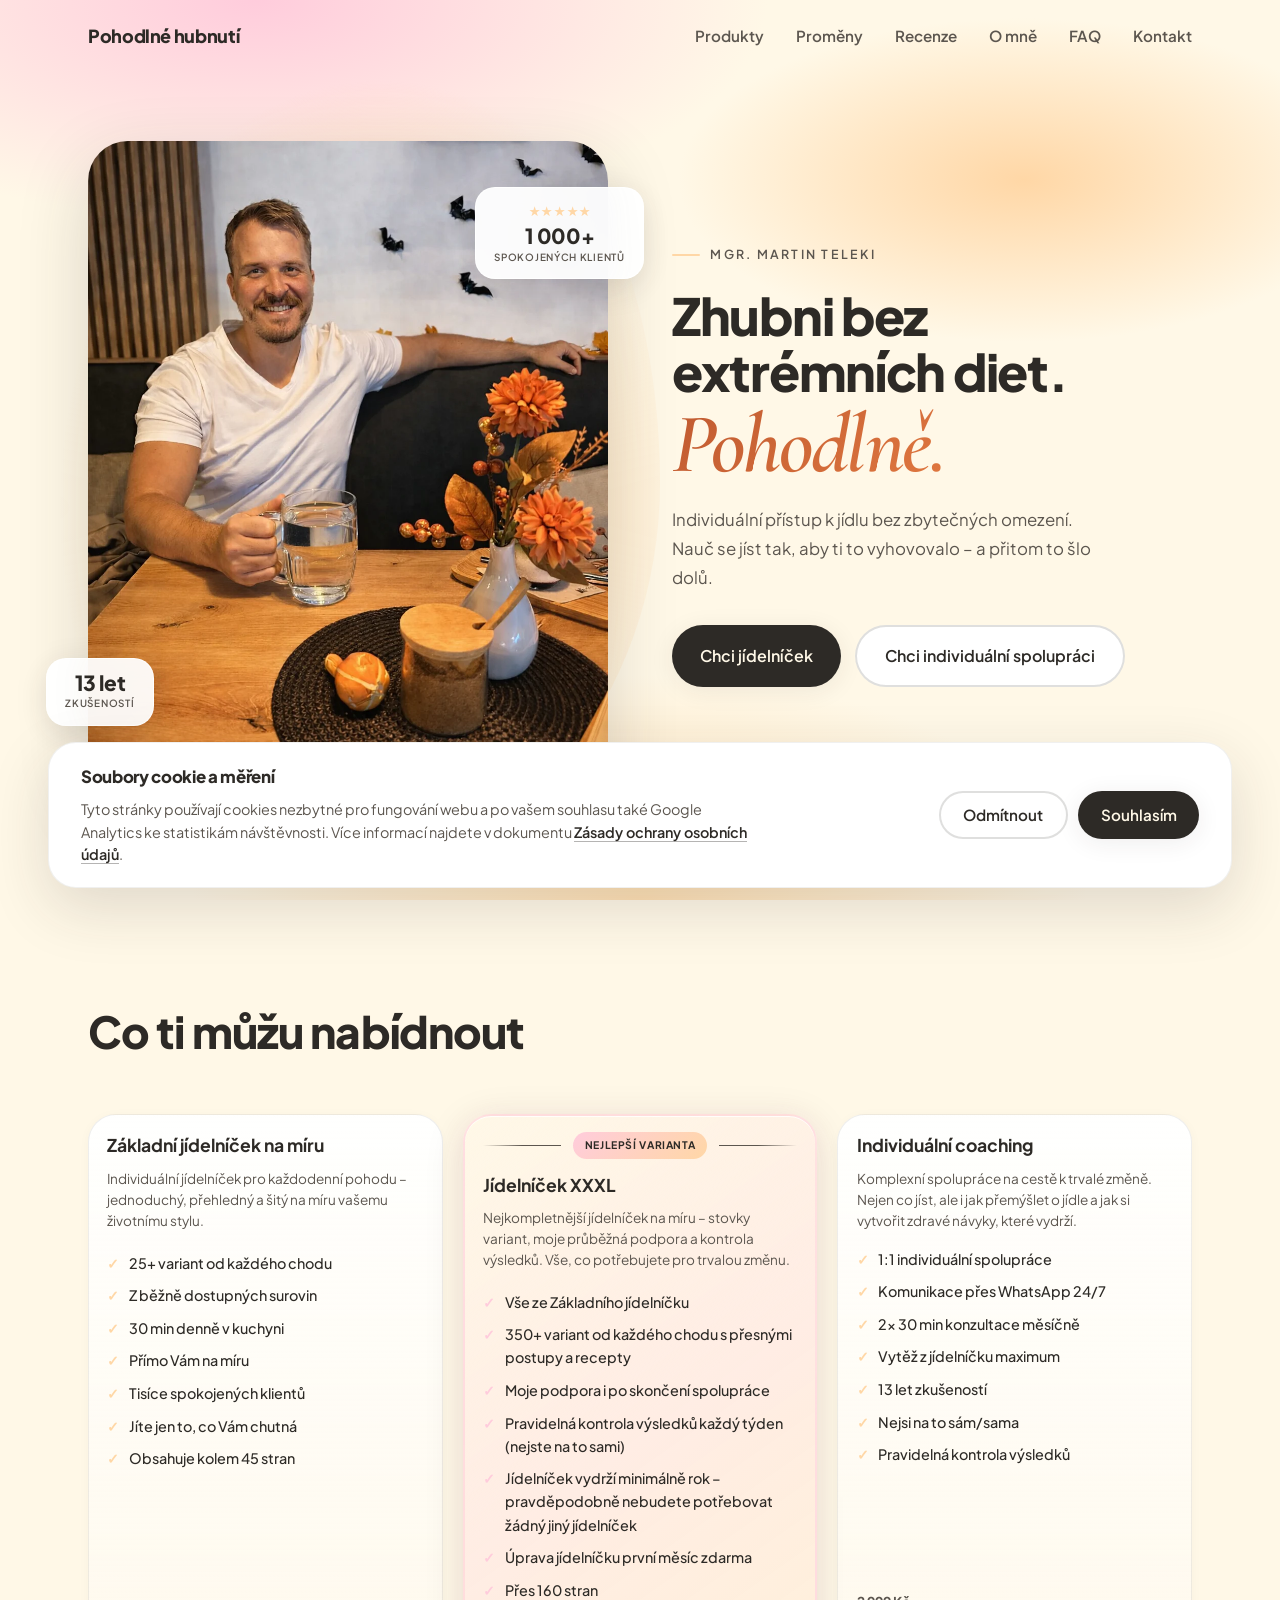
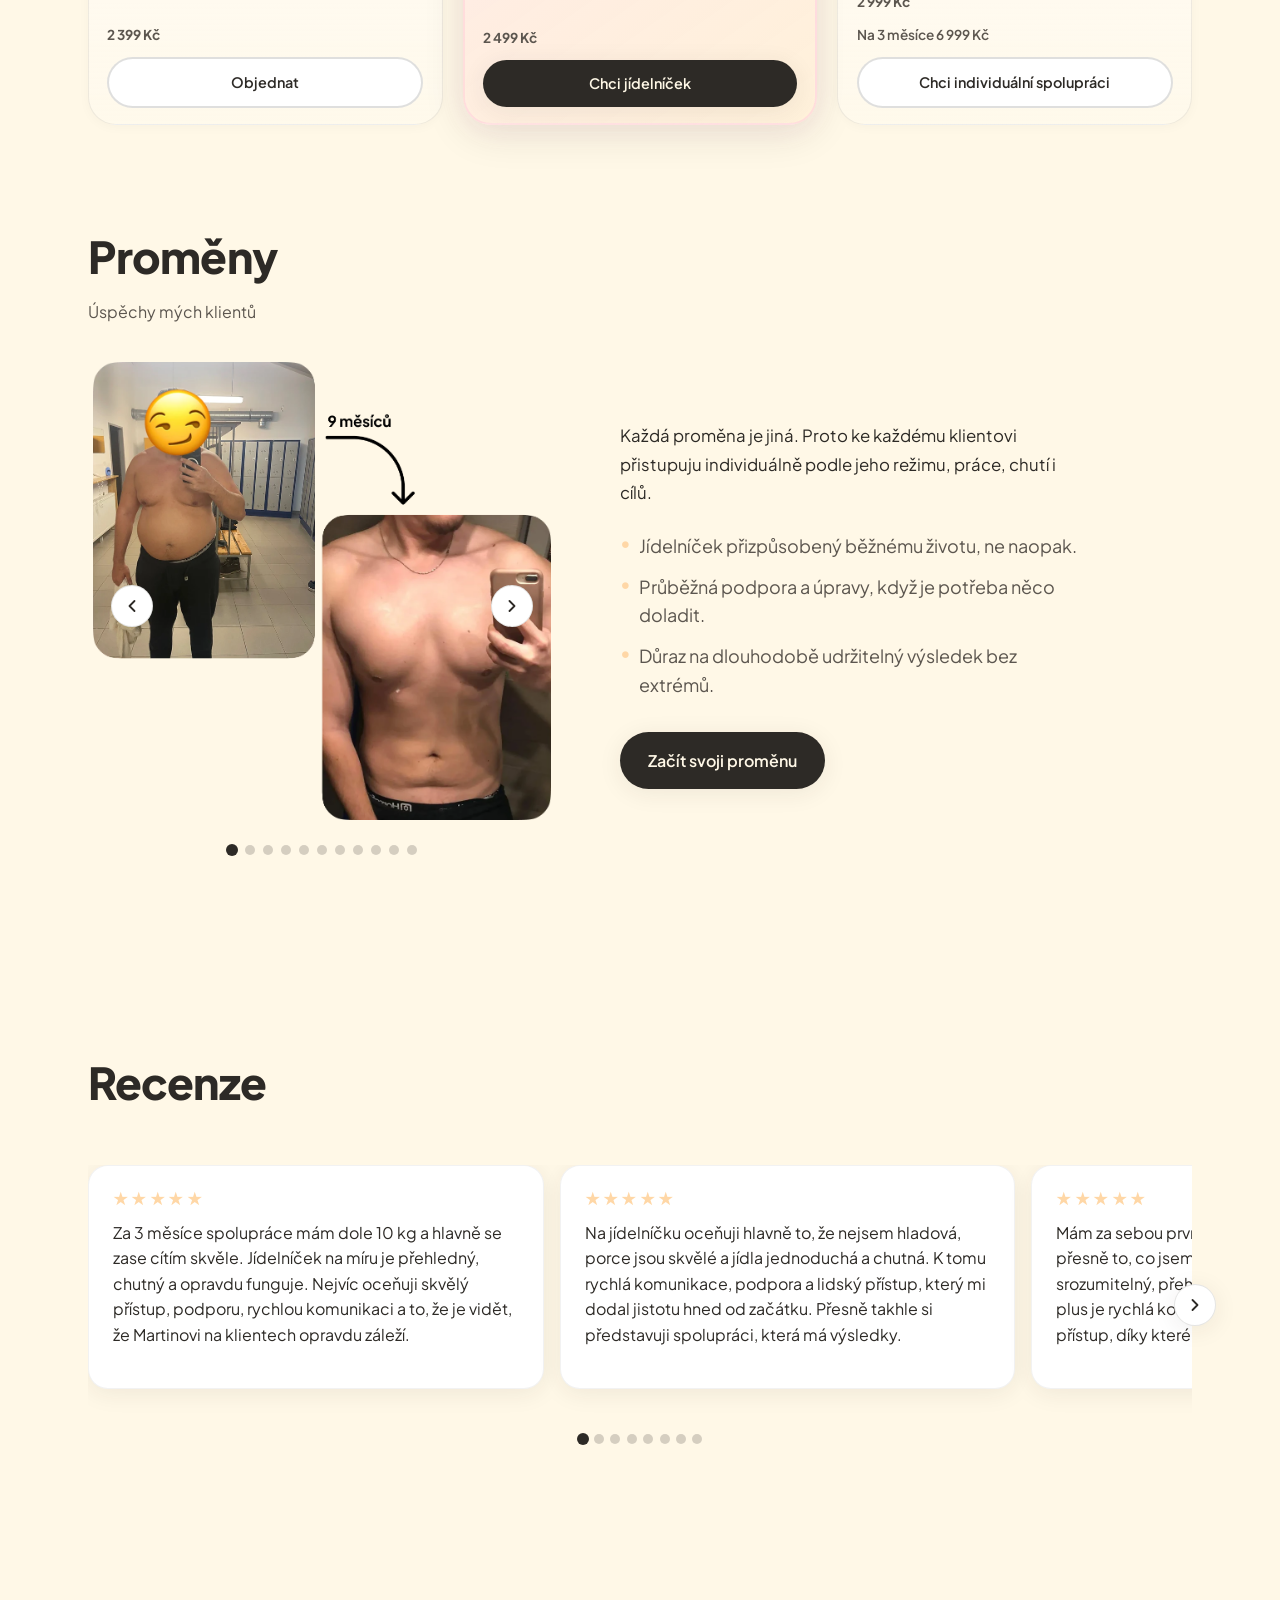
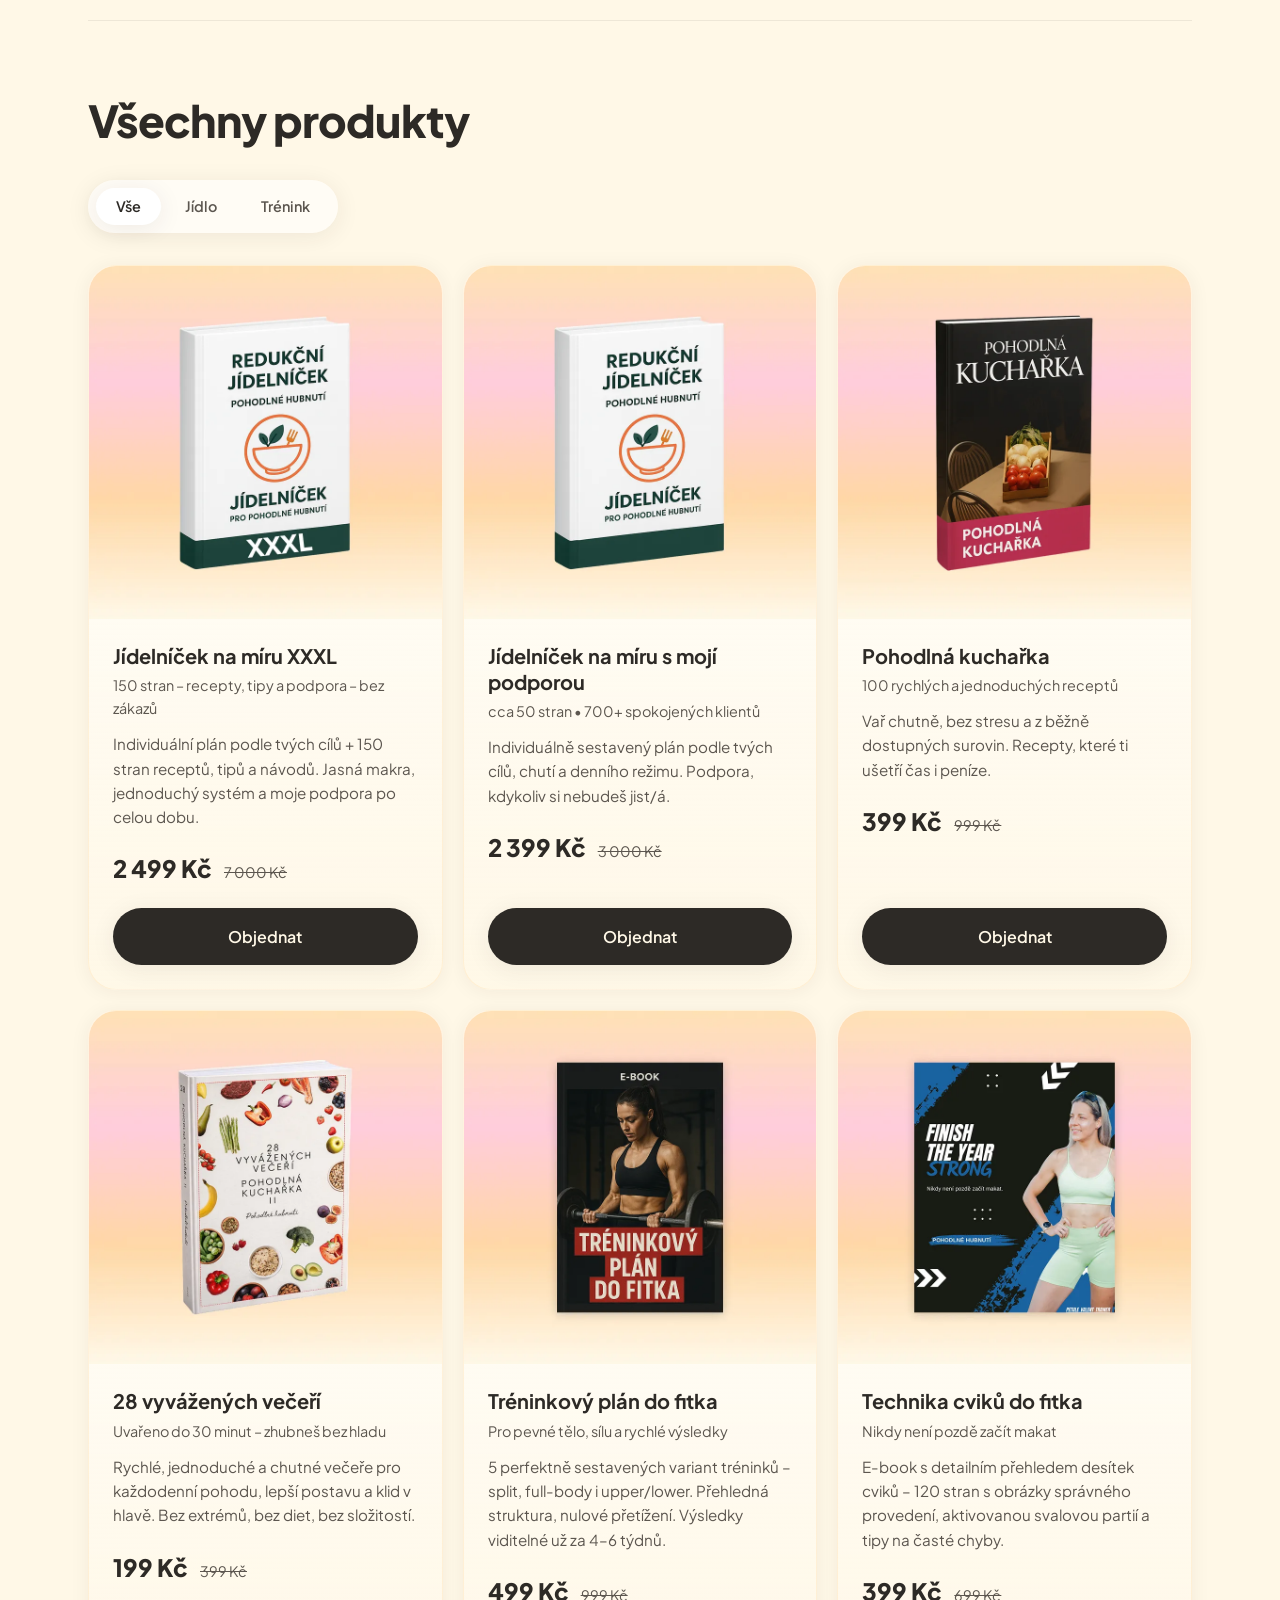
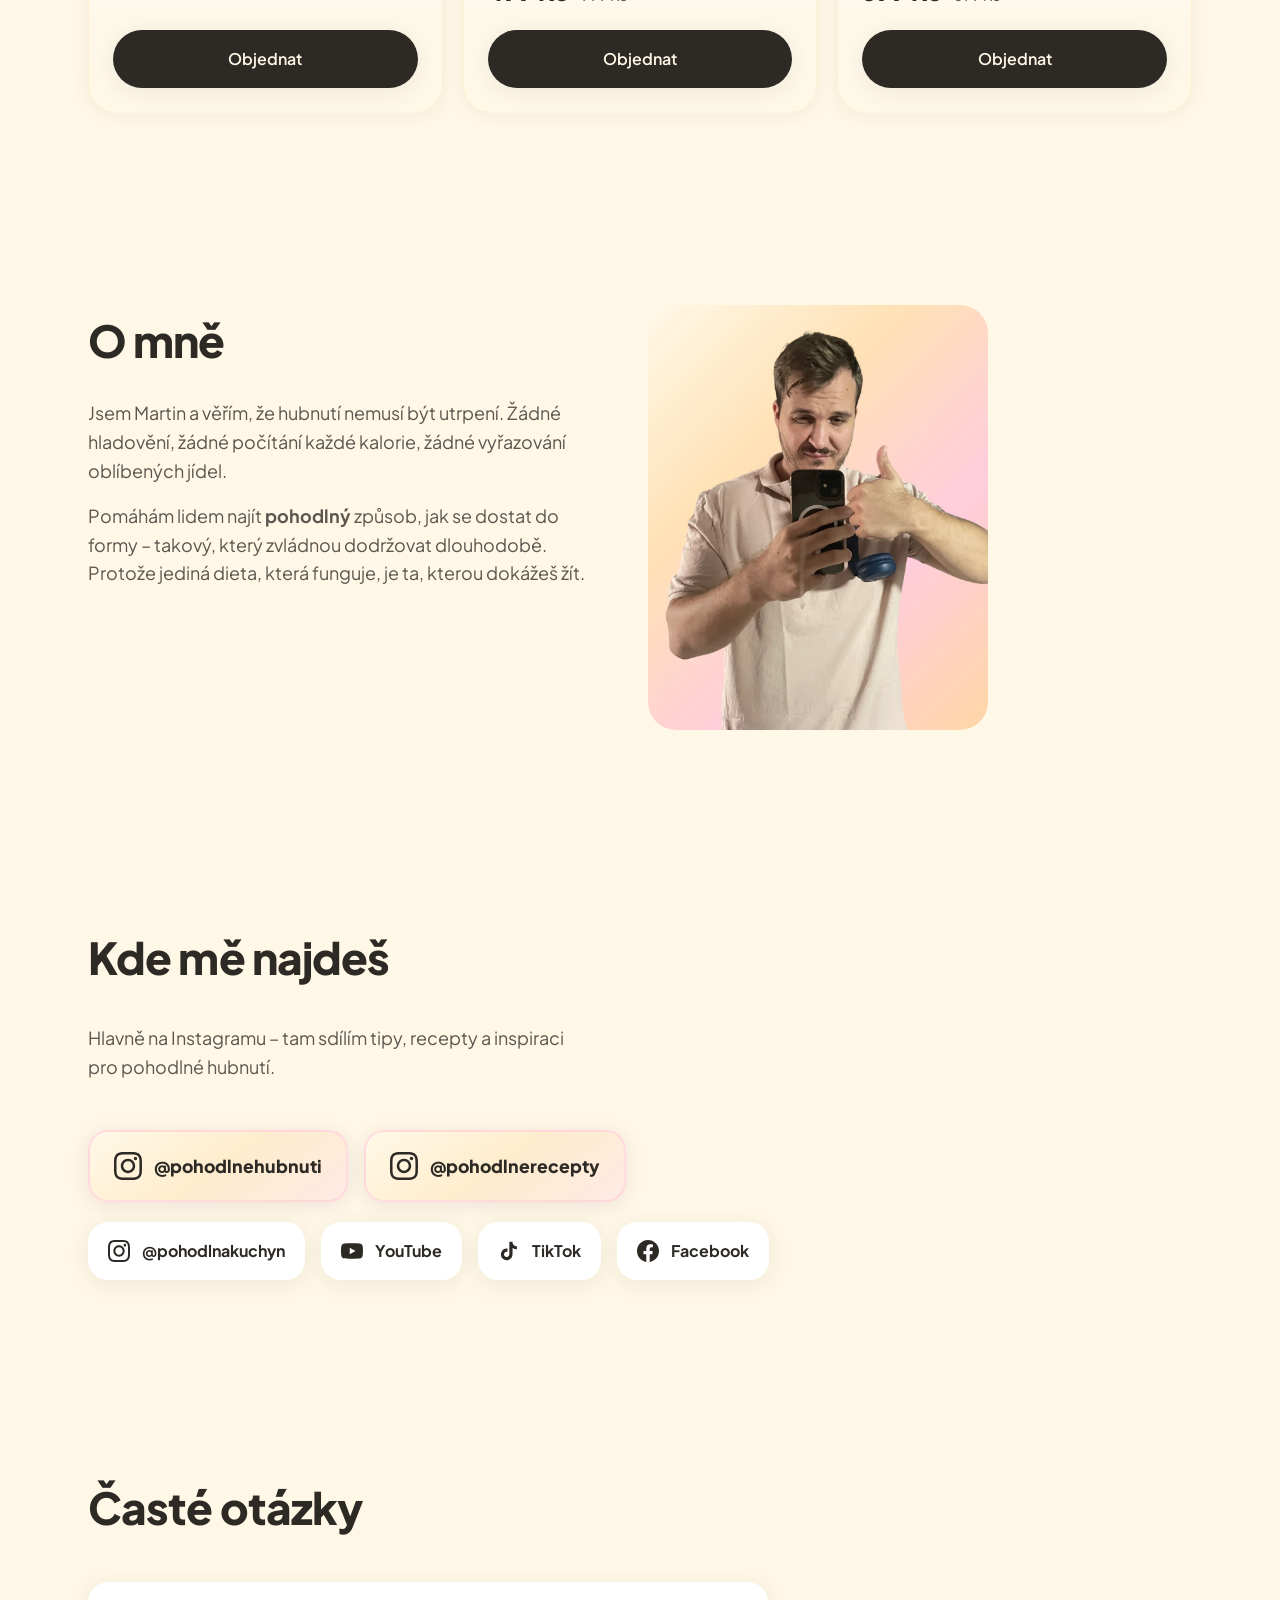
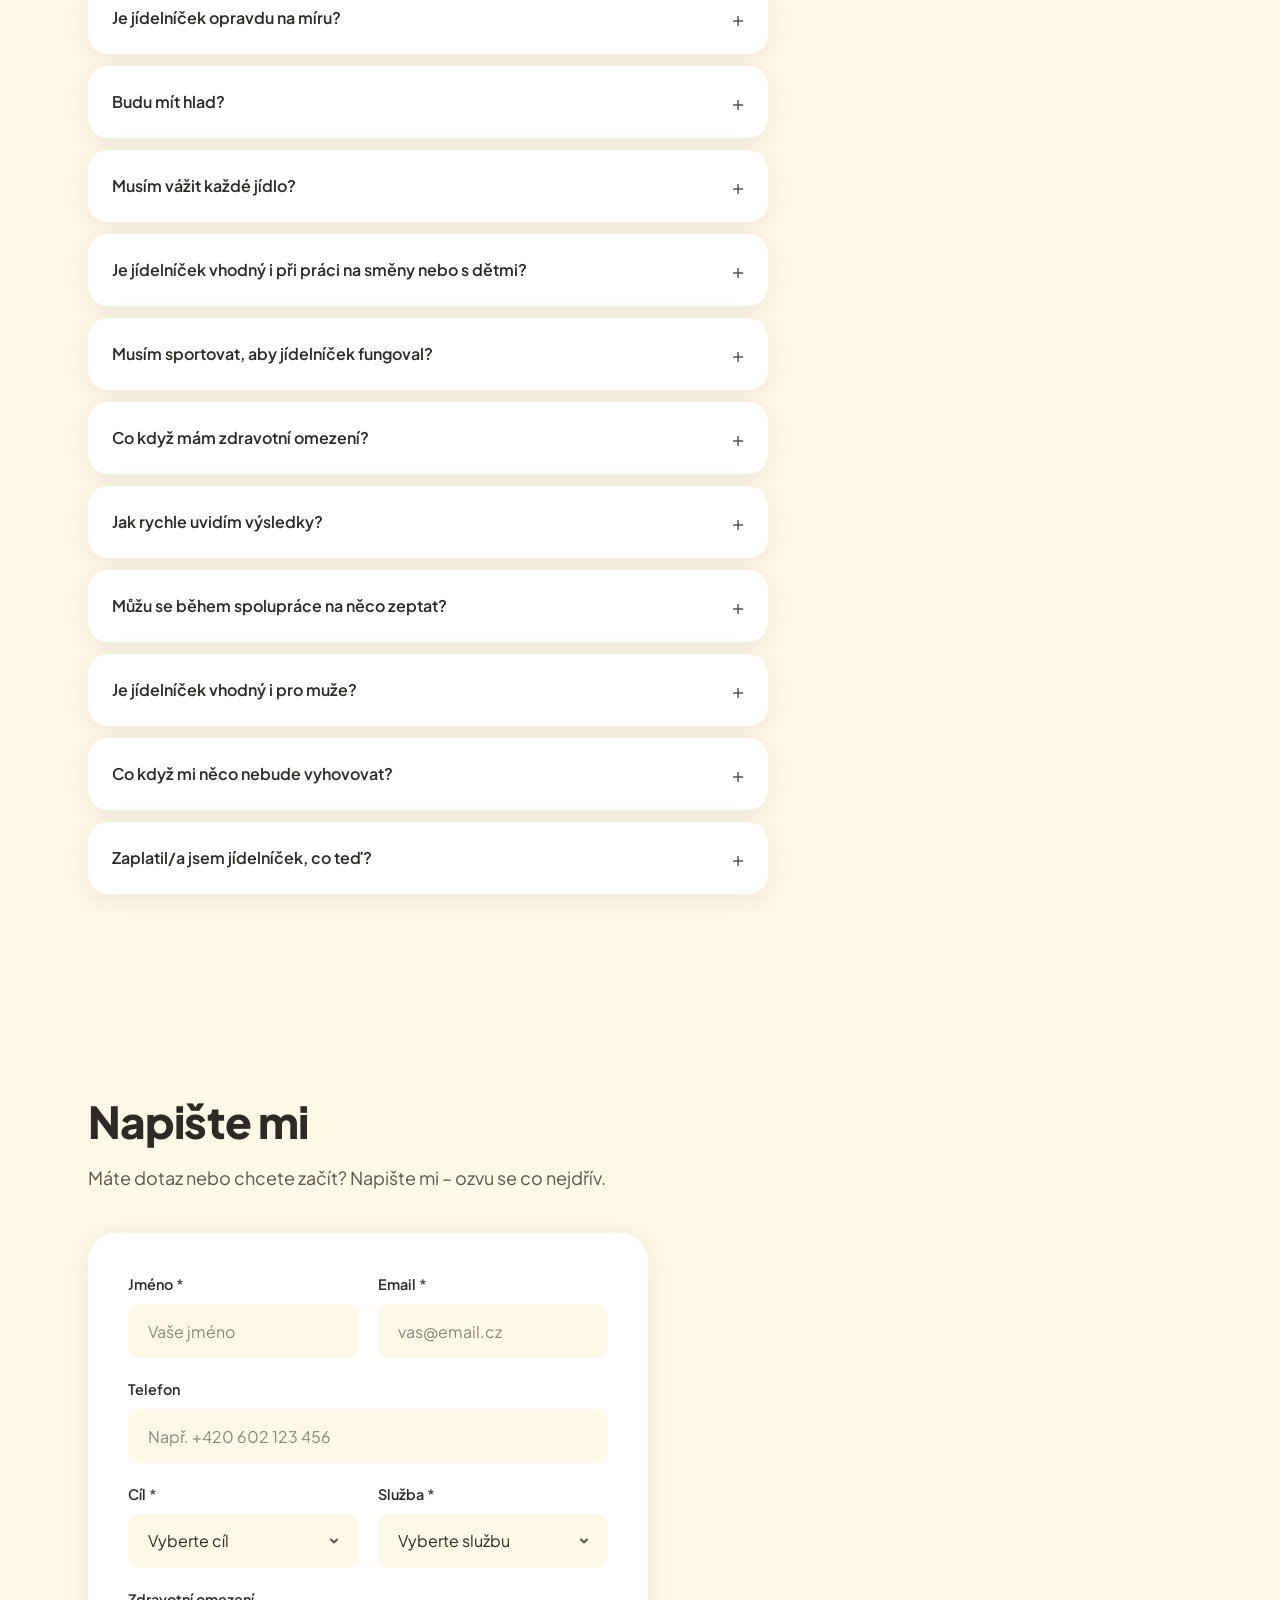
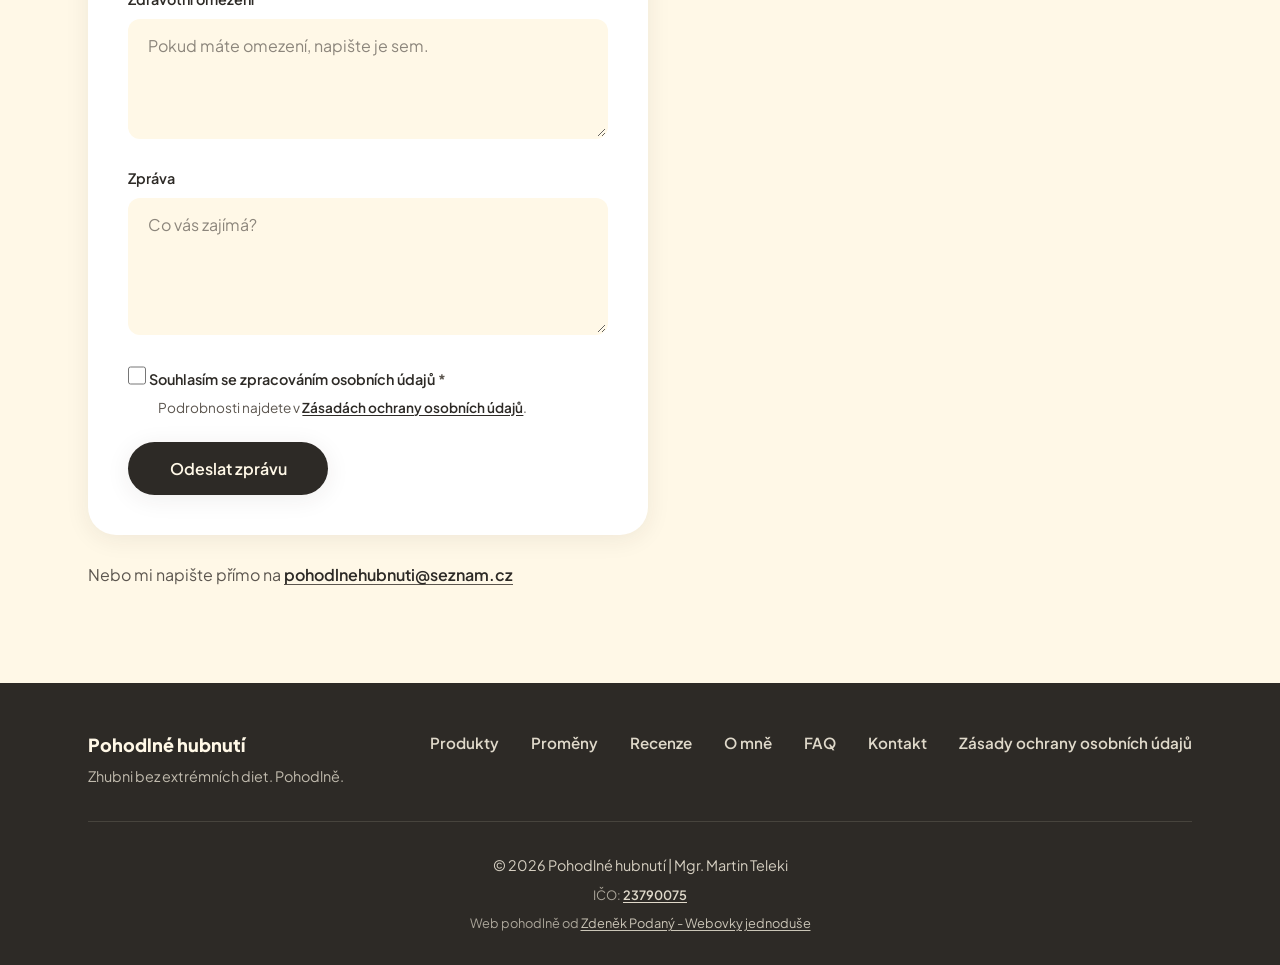
==== index.html @ 75cc2563 "change price" ====
<!DOCTYPE html>
<html lang="cs">
<head>
  <meta charset="UTF-8">
  <meta name="viewport" content="width=device-width, initial-scale=1.0">

  <!-- Google Consent Mode: výchozí zamítnuto; po „Souhlasím“ nebo uloženém souhlasu → granted (viz script.js) -->
  <script>
    window.dataLayer = window.dataLayer || [];
    function gtag(){dataLayer.push(arguments);}
    gtag('consent', 'default', {
      'ad_storage': 'denied',
      'ad_user_data': 'denied',
      'ad_personalization': 'denied',
      'analytics_storage': 'denied',
      'wait_for_update': 500
    });
    try {
      if (localStorage.getItem('ph_cookie_consent') === 'accepted') {
        gtag('consent', 'update', { 'analytics_storage': 'granted' });
      }
    } catch (e) {}
  </script>
  <!-- Google tag (gtag.js) -->
  <script async src="https://www.googletagmanager.com/gtag/js?id=G-ERQJ6RY77D"></script>
  <script>
    window.dataLayer = window.dataLayer || [];
    function gtag(){dataLayer.push(arguments);}
    gtag('js', new Date());
    gtag('config', 'G-ERQJ6RY77D');
  </script>

  <title>Pohodlné hubnutí | Mgr. Martin Teleki – Jídelníčky na míru &amp; coaching</title>
  <meta name="description" content="Zhubni bez extrémních diet a počítání každé kalorie. Mgr. Martin Teleki – individuální jídelníčky na míru, coaching a recepty. Přes 1 000 spokojených klientů.">
  <meta name="keywords" content="pohodlné hubnutí, jídelníček na míru, Martin Teleki, individuální výživa, zhubnout bez diety, výživový poradce, coaching hubnutí">
  <meta name="author" content="Mgr. Martin Teleki">
  <meta name="robots" content="index, follow">
  <link rel="canonical" href="https://www.pohodlnehubnuti.cz/">
  <link rel="sitemap" type="application/xml" href="https://www.pohodlnehubnuti.cz/sitemap.xml">

  <!-- Favicon & ikony (PWA / Android / iOS) -->
  <link rel="icon" href="favicon.ico" sizes="any">
  <link rel="icon" type="image/png" sizes="32x32" href="favicon-32x32.png">
  <link rel="icon" type="image/png" sizes="16x16" href="favicon-16x16.png">
  <link rel="apple-touch-icon" href="apple-touch-icon.png">
  <link rel="manifest" href="site.webmanifest">
  <meta name="theme-color" content="#FFF8E7">

  <!-- Open Graph / Facebook -->
  <meta property="og:type" content="website">
  <meta property="og:url" content="https://www.pohodlnehubnuti.cz/">
  <meta property="og:title" content="Pohodlné hubnutí | Mgr. Martin Teleki – Zhubni bez extrémních diet">
  <meta property="og:description" content="Individuální jídelníčky na míru, coaching a recepty. Přes 1 000 spokojených klientů. Žádné hladovění, žádné počítání každé kalorie.">
  <meta property="og:image" content="https://www.pohodlnehubnuti.cz/img/martinteleki.webp">
  <meta property="og:image:width" content="1200">
  <meta property="og:image:height" content="630">
  <meta property="og:image:alt" content="Mgr. Martin Teleki – výživový poradce a kouč, Pohodlné hubnutí">
  <meta property="og:locale" content="cs_CZ">
  <meta property="og:site_name" content="Pohodlné hubnutí">

  <!-- Twitter Card -->
  <meta name="twitter:card" content="summary_large_image">
  <meta name="twitter:url" content="https://www.pohodlnehubnuti.cz/">
  <meta name="twitter:title" content="Pohodlné hubnutí | Mgr. Martin Teleki">
  <meta name="twitter:description" content="Zhubni bez extrémních diet. Individuální jídelníčky na míru a coaching. Přes 1 000 spokojených klientů.">
  <meta name="twitter:image" content="https://www.pohodlnehubnuti.cz/img/martinteleki.webp">

  <link rel="preconnect" href="https://fonts.googleapis.com">
  <link rel="preconnect" href="https://fonts.gstatic.com" crossorigin>
  <link href="https://fonts.googleapis.com/css2?family=Cormorant+Garamond:ital,wght@0,400;0,600;1,400;1,600&family=Plus+Jakarta+Sans:ital,wght@0,400;0,500;0,600;0,700;0,800;1,500&display=swap" rel="stylesheet">
  <link rel="stylesheet" href="styles.css">

  <!-- Schema.org structured data -->
  <script type="application/ld+json">
  {
    "@context": "https://schema.org",
    "@graph": [
      {
        "@type": "Person",
        "@id": "https://www.pohodlnehubnuti.cz/#person",
        "name": "Mgr. Martin Teleki",
        "jobTitle": "Výživový poradce a kouč",
        "description": "Pomáhám lidem zhubnout pohodlně – bez extrémních diet, hladovění a počítání každé kalorie. Individuální jídelníčky na míru a coaching.",
        "url": "https://www.pohodlnehubnuti.cz",
        "image": "https://www.pohodlnehubnuti.cz/img/martinteleki.webp",
        "sameAs": [
          "https://www.instagram.com/pohodlnehubnuti/",
          "https://www.instagram.com/pohodlnerecepty/",
          "https://www.instagram.com/pohodlnakuchyn.cz/",
          "https://www.youtube.com/@pohodlnehubnuti",
          "https://www.tiktok.com/@pohodlnehubnuti",
          "https://www.facebook.com/profile.php?id=61577684428348"
        ],
        "email": "pohodlnehubnuti@seznam.cz"
      },
      {
        "@type": "WebSite",
        "@id": "https://www.pohodlnehubnuti.cz/#website",
        "url": "https://www.pohodlnehubnuti.cz",
        "name": "Pohodlné hubnutí",
        "description": "Zhubni bez extrémních diet. Jídelníčky na míru a individuální coaching od Mgr. Martina Telekiho.",
        "inLanguage": "cs-CZ",
        "publisher": { "@id": "https://www.pohodlnehubnuti.cz/#person" }
      },
      {
        "@type": "WebPage",
        "@id": "https://www.pohodlnehubnuti.cz/#webpage",
        "url": "https://www.pohodlnehubnuti.cz/",
        "name": "Pohodlné hubnutí | Mgr. Martin Teleki – Jídelníčky na míru & coaching",
        "description": "Zhubni bez extrémních diet a počítání každé kalorie. Individuální jídelníčky na míru, coaching a recepty. Přes 1 000 spokojených klientů.",
        "isPartOf": { "@id": "https://www.pohodlnehubnuti.cz/#website" },
        "about": { "@id": "https://www.pohodlnehubnuti.cz/#person" },
        "dateModified": "2026-04-23"
      },
      {
        "@type": "FAQPage",
        "mainEntity": [
          {
            "@type": "Question",
            "name": "Je jídelníček opravdu na míru?",
            "acceptedAnswer": {
              "@type": "Answer",
              "text": "Ano. Každý jídelníček sestavuji individuálně podle vašich údajů, cíle, pohybu, práce a životního stylu."
            }
          },
          {
            "@type": "Question",
            "name": "Budu mít hlad?",
            "acceptedAnswer": {
              "@type": "Answer",
              "text": "Pravděpodobně ne. Jídelníček je postavený na dostatečných porcích, bílkovinách a vyvážených makrech tak, aby byl dlouhodobě udržitelný. Pokud byste měl/a hlad, napište mi. Každý je individuální."
            }
          },
          {
            "@type": "Question",
            "name": "Musím vážit každé jídlo?",
            "acceptedAnswer": {
              "@type": "Answer",
              "text": "Je lepší si vše vážit, než to budeš mít v oku. Časem se můžeš naučit intuitivně jíst."
            }
          },
          {
            "@type": "Question",
            "name": "Je jídelníček vhodný i při práci na směny nebo s dětmi?",
            "acceptedAnswer": {
              "@type": "Answer",
              "text": "Ano. Právě na běžný život je celý systém stavěný – minimum stresu, maximum jednoduchosti."
            }
          },
          {
            "@type": "Question",
            "name": "Musím sportovat, aby jídelníček fungoval?",
            "acceptedAnswer": {
              "@type": "Answer",
              "text": "Ne. Jídelníček funguje i bez sportu. Pohyb je bonus, ne podmínka."
            }
          },
          {
            "@type": "Question",
            "name": "Co když mám zdravotní omezení?",
            "acceptedAnswer": {
              "@type": "Answer",
              "text": "Stačí mi vše napsat předem a jídelníček tomu přizpůsobím v rámci možností."
            }
          },
          {
            "@type": "Question",
            "name": "Jak rychle uvidím výsledky?",
            "acceptedAnswer": {
              "@type": "Answer",
              "text": "Je to individuální, ale většina lidí cítí rozdíl už během prvních týdnů – hlavně víc energie a klid v hlavě."
            }
          },
          {
            "@type": "Question",
            "name": "Můžu se během spolupráce na něco zeptat?",
            "acceptedAnswer": {
              "@type": "Answer",
              "text": "Ano. Kdykoliv mi můžete napsat nebo se domluvit na hovoru."
            }
          },
          {
            "@type": "Question",
            "name": "Je jídelníček vhodný i pro muže?",
            "acceptedAnswer": {
              "@type": "Answer",
              "text": "Ano. Makra i porce se nastavují individuálně, není to „ženský“ ani „mužský“ plán."
            }
          },
          {
            "@type": "Question",
            "name": "Co když mi něco nebude vyhovovat?",
            "acceptedAnswer": {
              "@type": "Answer",
              "text": "Ozvete se a jídelníček společně upravíme. Cílem je, aby vám opravdu seděl."
            }
          },
          {
            "@type": "Question",
            "name": "Zaplatil/a jsem jídelníček, co teď?",
            "acceptedAnswer": {
              "@type": "Answer",
              "text": "Napíšu ti email z adresy pohodlnehubnuti@seznam.cz. Požádám tě o informace, které budu od tebe potřebovat. Zkontroluj si spam nebo hromadné zprávy. Email odesílám co nejdříve, jak mi přijde platba na účet v pracovních dnech."
            }
          }
        ]
      }
    ]
  }
  </script>
</head>
<body>
  <div class="gradient-bg"></div>

  <header class="navbar" id="navbar">
    <div class="navbar-inner">
      <a href="#" class="navbar-logo">Pohodlné hubnutí</a>
      <button type="button" class="navbar-toggle" aria-label="Otevřít menu" aria-expanded="false" aria-controls="navbar-menu">
        <span class="hamburger-line"></span>
        <span class="hamburger-line"></span>
        <span class="hamburger-line"></span>
      </button>
      <nav class="navbar-nav" id="navbar-menu" aria-label="Hlavní navigace">
        <a href="#produkty" class="navbar-link">Produkty</a>
        <a href="#promeny" class="navbar-link">Proměny</a>
        <a href="#recenze" class="navbar-link">Recenze</a>
        <a href="#o-mne" class="navbar-link">O mně</a>
        <a href="#faq" class="navbar-link">FAQ</a>
        <a href="#kontakt-formular" class="navbar-link">Kontakt</a>
      </nav>
    </div>
  </header>

  <main>
    <section class="hero">
      <div class="hero-content">
        <div class="hero-image">
          <div class="hero-image-blob" aria-hidden="true"></div>
          <div class="hero-image-frame">
            <img src="img/herobauch.webp" alt="Mgr. Martin Teleki - Pohodlné hubnutí" class="hero-img">
          </div>
          <div class="hero-badge hero-badge--top" aria-hidden="true">
            <div class="hero-badge-stars">
              <span class="star">★</span><span class="star">★</span><span class="star">★</span><span class="star">★</span><span class="star">★</span>
            </div>
            <span class="hero-badge-num">1 000+</span>
            <span class="hero-badge-label">spokojených klientů</span>
          </div>
          <div class="hero-badge hero-badge--bottom" aria-hidden="true">
            <span class="hero-badge-num">13 let</span>
            <span class="hero-badge-label">zkušeností</span>
          </div>
        </div>
        <div class="hero-text">
          <p class="hero-label">Mgr. Martin Teleki</p>
          <h1 class="hero-title">
            Zhubni bez extrémních diet.<br>
            <span class="hero-accent">Pohodlně.</span>
          </h1>
          <p class="hero-desc">
            Individuální přístup k jídlu bez zbytečných omezení. Nauč se jíst tak, aby ti to vyhovovalo – a přitom to šlo dolů.
          </p>
          <div class="hero-ctas">
            <a href="#vsechny-produkty" class="btn btn-primary">Chci jídelníček</a>
            <a href="#kontakt-formular" class="btn btn-secondary">Chci individuální spolupráci</a>
          </div>
        </div>
      </div>
    </section>

    <section class="products" id="produkty">
      <div class="container">
        <h2 class="section-title">Co ti můžu nabídnout</h2>
        <div class="products-grid">
          <article class="product-card product-basic" id="zakladni-jidelnicek">
            <h3>Základní jídelníček na míru</h3>
            <p class="product-entry-desc">Individuální jídelníček pro každodenní pohodu – jednoduchý, přehledný a šitý na míru vašemu životnímu stylu.</p>
            <ul class="product-features">
              <li>25+ variant od každého chodu</li>
              <li>Z běžně dostupných surovin</li>
              <li>30 min denně v kuchyni</li>
              <li>Přímo Vám na míru</li>
              <li>Tisíce spokojených klientů</li>
              <li>Jíte jen to, co Vám chutná</li>
              <li>Obsahuje kolem 45 stran</li>
            </ul>
            <p class="product-price">2 399 Kč</p>
            <a href="#kontakt-formular" class="btn btn-secondary btn-block">Objednat</a>
          </article>
          <article class="product-card product-entry" id="jidelnicek">
            <div class="product-badge-wrap">
              <span class="product-badge product-badge-best">Nejlepší varianta</span>
            </div>
            <h3>Jídelníček XXXL</h3>
            <p class="product-entry-desc">Nejkompletnější jídelníček na míru – stovky variant, moje průběžná podpora a kontrola výsledků. Vše, co potřebujete pro trvalou změnu.</p>
            <ul class="product-features">
              <li>Vše ze Základního jídelníčku</li>
              <li>350+ variant od každého chodu s přesnými postupy a recepty</li>
              <li>Moje podpora i po skončení spolupráce</li>
              <li>Pravidelná kontrola výsledků každý týden (nejste na to sami)</li>
              <li>Jídelníček vydrží minimálně rok – pravděpodobně nebudete potřebovat žádný jiný jídelníček</li>
              <li>Úprava jídelníčku první měsíc zdarma</li>
              <li>Přes 160 stran</li>
            </ul>
            <p class="product-price">2 499 Kč</p>
            <a href="#vsechny-produkty" class="btn btn-primary btn-block">Chci jídelníček</a>
          </article>
          <article class="product-card product-premium" id="coaching">
            <h3>Individuální coaching</h3>
            <p>Komplexní spolupráce na cestě k trvalé změně. Nejen co jíst, ale i jak přemýšlet o jídle a jak si vytvořit zdravé návyky, které vydrží.</p>
            <ul class="product-features">
              <li>1:1 individuální spolupráce</li>
              <li>Komunikace přes WhatsApp 24/7</li>
              <li>2× 30 min konzultace měsíčně</li>
              <li>Vytěž z jídelníčku maximum</li>
              <li>13 let zkušeností</li>
              <li>Nejsi na to sám/sama</li>
              <li>Pravidelná kontrola výsledků</li>
            </ul>
            <p class="product-price">2 999 Kč</p>
            <p class="product-price-note">Na 3 měsíce 6 999 Kč</p>
            <a href="#kontakt-formular" class="btn btn-secondary btn-block">Chci individuální spolupráci</a>
          </article>
        </div>

        <section class="transformations" id="promeny">
          <h2 class="section-title">Proměny</h2>
          <p class="promeny-subtitle">Úspěchy mých klientů</p>
          <div class="promeny-layout">
            <div class="promeny-carousel" data-carousel="promeny" aria-label="Proměny klientů">
              <div class="promeny-track-wrap">
                <div class="promeny-track">
                  <figure class="promeny-slide is-active" aria-hidden="false">
                    <img src="img/user-progress/userprog-1.webp" alt="Proměna klienta po 9 měsících spolupráce" loading="lazy">
                  </figure>
                  <figure class="promeny-slide" aria-hidden="true">
                    <img src="img/user-progress/userprog-2.webp" alt="Proměna klientky po 9 měsících spolupráce" loading="lazy">
                  </figure>
                  <figure class="promeny-slide" aria-hidden="true">
                    <img src="img/user-progress/userprog-3A.webp" alt="Proměna klientky – před a po" loading="lazy">
                  </figure>
                  <figure class="promeny-slide" aria-hidden="true">
                    <img src="img/user-progress/userprog-3B.webp" alt="Proměna klientky – před a po" loading="lazy">
                  </figure>
                  <figure class="promeny-slide" aria-hidden="true">
                    <img src="img/user-progress/userprog-3C.webp" alt="Proměna klientky – před a po" loading="lazy">
                  </figure>
                  <figure class="promeny-slide" aria-hidden="true">
                    <img src="img/user-progress/userprog-4A.webp" alt="Proměna klientky – před a po" loading="lazy">
                  </figure>
                  <figure class="promeny-slide" aria-hidden="true">
                    <img src="img/user-progress/userprog-5.webp" alt="Proměna klientky – před a po" loading="lazy">
                  </figure>
                  <figure class="promeny-slide" aria-hidden="true">
                    <img src="img/user-progress/userprog-6.webp" alt="Proměna klientky – před a po" loading="lazy">
                  </figure>
                  <figure class="promeny-slide" aria-hidden="true">
                    <img src="img/user-progress/userprog-7A.webp" alt="Proměna klientky – před a po" loading="lazy">
                  </figure>
                  <figure class="promeny-slide" aria-hidden="true">
                    <img src="img/user-progress/userprog-4B.webp" alt="Proměna klientky – před a po" loading="lazy">
                  </figure>
                  <figure class="promeny-slide" aria-hidden="true">
                    <img src="img/user-progress/userprog-7B.webp" alt="Proměna klientky – před a po" loading="lazy">
                  </figure>
                </div>
              </div>
              <button type="button" class="promeny-nav promeny-prev" data-carousel-prev aria-label="Předchozí proměna">
                <svg viewBox="0 0 24 24" fill="none" stroke="currentColor" stroke-width="2.2" stroke-linecap="round" stroke-linejoin="round" aria-hidden="true">
                  <path d="m15 18-6-6 6-6"/>
                </svg>
              </button>
              <button type="button" class="promeny-nav promeny-next" data-carousel-next aria-label="Další proměna">
                <svg viewBox="0 0 24 24" fill="none" stroke="currentColor" stroke-width="2.2" stroke-linecap="round" stroke-linejoin="round" aria-hidden="true">
                  <path d="m9 18 6-6-6-6"/>
                </svg>
              </button>
              <div class="promeny-dots" role="tablist" aria-label="Výběr proměny">
                <button type="button" class="promeny-dot is-active" data-carousel-dot="0" role="tab" aria-selected="true" aria-label="Zobrazit proměnu 1"></button>
                <button type="button" class="promeny-dot" data-carousel-dot="1" role="tab" aria-selected="false" aria-label="Zobrazit proměnu 2"></button>
                <button type="button" class="promeny-dot" data-carousel-dot="2" role="tab" aria-selected="false" aria-label="Zobrazit proměnu 3"></button>
                <button type="button" class="promeny-dot" data-carousel-dot="3" role="tab" aria-selected="false" aria-label="Zobrazit proměnu 4"></button>
                <button type="button" class="promeny-dot" data-carousel-dot="4" role="tab" aria-selected="false" aria-label="Zobrazit proměnu 5"></button>
                <button type="button" class="promeny-dot" data-carousel-dot="5" role="tab" aria-selected="false" aria-label="Zobrazit proměnu 6"></button>
                <button type="button" class="promeny-dot" data-carousel-dot="6" role="tab" aria-selected="false" aria-label="Zobrazit proměnu 7"></button>
                <button type="button" class="promeny-dot" data-carousel-dot="7" role="tab" aria-selected="false" aria-label="Zobrazit proměnu 8"></button>
                <button type="button" class="promeny-dot" data-carousel-dot="8" role="tab" aria-selected="false" aria-label="Zobrazit proměnu 9"></button>
                <button type="button" class="promeny-dot" data-carousel-dot="9" role="tab" aria-selected="false" aria-label="Zobrazit proměnu 10"></button>
                <button type="button" class="promeny-dot" data-carousel-dot="10" role="tab" aria-selected="false" aria-label="Zobrazit proměnu 11"></button>
              </div>
            </div>
            <div class="promeny-content">
              <p class="promeny-lead">
                Každá proměna je jiná. Proto ke každému klientovi přistupuju individuálně podle jeho režimu, práce, chutí i cílů.
              </p>
              <ul class="promeny-points">
                <li>Jídelníček přizpůsobený běžnému životu, ne naopak.</li>
                <li>Průběžná podpora a úpravy, když je potřeba něco doladit.</li>
                <li>Důraz na dlouhodobě udržitelný výsledek bez extrémů.</li>
              </ul>
              <a href="#jidelnicek" class="btn btn-primary">Začít svoji proměnu</a>
            </div>
          </div>
        </section>

        <section class="references" id="recenze">
          <h2 class="section-title">Recenze</h2>
          <div class="refs-slider" data-carousel="refs" aria-label="Recenze klientů">
            <div class="refs-track-wrap">
              <div class="refs-track">
                <blockquote class="reference-card refs-slide"><div class="reference-stars" aria-hidden="true"><span class="star">★</span><span class="star">★</span><span class="star">★</span><span class="star">★</span><span class="star">★</span></div><p class="reference-text">Za 3 měsíce spolupráce mám dole 10 kg a hlavně se zase cítím skvěle. Jídelníček na míru je přehledný, chutný a opravdu funguje. Nejvíc oceňuji skvělý přístup, podporu, rychlou komunikaci a to, že je vidět, že Martinovi na klientech opravdu záleží.</p></blockquote>
                <blockquote class="reference-card refs-slide"><div class="reference-stars" aria-hidden="true"><span class="star">★</span><span class="star">★</span><span class="star">★</span><span class="star">★</span><span class="star">★</span></div><p class="reference-text">Na jídelníčku oceňuji hlavně to, že nejsem hladová, porce jsou skvělé a jídla jednoduchá a chutná. K tomu rychlá komunikace, podpora a lidský přístup, který mi dodal jistotu hned od začátku. Přesně takhle si představuji spolupráci, která má výsledky.</p></blockquote>
                <blockquote class="reference-card refs-slide"><div class="reference-stars" aria-hidden="true"><span class="star">★</span><span class="star">★</span><span class="star">★</span><span class="star">★</span><span class="star">★</span></div><p class="reference-text">Mám za sebou první dny a už teď vím, že tohle je přesně to, co jsem potřebovala. Jídelníček je srozumitelný, přehledný, jídla jsou dobrá a sytá. Velké plus je rychlá komunikace, obrovská podpora a přístup, díky kterému člověk ví, že na to není sám.</p></blockquote>
                <blockquote class="reference-card refs-slide"><div class="reference-stars" aria-hidden="true"><span class="star">★</span><span class="star">★</span><span class="star">★</span><span class="star">★</span><span class="star">★</span></div><p class="reference-text">Po prvních dnech podle jídelníčku se cítím plná energie, více najedená a bez chutí na sladké. Jídlo je jednoduché, rychlé a opravdu chutné. Velmi si cením i rychlé komunikace, ochoty a podpory během celé spolupráce. Přístup Martina je opravdu nadstandardní.</p></blockquote>
                <blockquote class="reference-card refs-slide"><div class="reference-stars" aria-hidden="true"><span class="star">★</span><span class="star">★</span><span class="star">★</span><span class="star">★</span><span class="star">★</span></div><p class="reference-text">Už jsem měla více jídelníčků, ale co se týče podpory, komunikace a celkového přístupu, tohle se nedá srovnat. Vše je rychlé, lidské a profesionální. Jídelníček je na míru, přehledný, sytý a konečně mám pocit, že mi někdo opravdu rozumí a chce mi pomoci.</p></blockquote>
                <blockquote class="reference-card refs-slide"><div class="reference-stars" aria-hidden="true"><span class="star">★</span><span class="star">★</span><span class="star">★</span><span class="star">★</span><span class="star">★</span></div><p class="reference-text">Na spolupráci nejvíc oceňuji, že jídelníček není o hladovění, ale o normálním fungování. Jídla jsou jednoduchá, dobrá a porce skvěle nastavené. K tomu rychlá komunikace, ochota poradit a lidský přístup, díky kterému se člověk cítí v celé cestě opravdu podporovaný.</p></blockquote>
                <blockquote class="reference-card refs-slide"><div class="reference-stars" aria-hidden="true"><span class="star">★</span><span class="star">★</span><span class="star">★</span><span class="star">★</span><span class="star">★</span></div><p class="reference-text">Díky jídelníčku na míru mám konečně pocit, že jím dost, nejsem nafouklá a mám více energie. Všechno je krásně přehledné a srozumitelné. Navíc oceňuji rychlou komunikaci, podporu a přístup, který je lidský, motivující a opravdu zaměřený na klienta.</p></blockquote>
                <blockquote class="reference-card refs-slide"><div class="reference-stars" aria-hidden="true"><span class="star">★</span><span class="star">★</span><span class="star">★</span><span class="star">★</span><span class="star">★</span></div><p class="reference-text">Po pár dnech podle jídelníčku se cítím mnohem lépe, jsem sytá, nemám chutě na sladké a začínám vidět první výsledky. Spolupráce je skvělá i díky rychlé komunikaci, podpoře a přístupu, který je milý, profesionální a plný opravdového zájmu o klienta.</p></blockquote>
              </div>
            </div>
            <button type="button" class="refs-nav refs-prev" data-carousel-prev aria-label="Předchozí recenze">
              <svg viewBox="0 0 24 24" fill="none" stroke="currentColor" stroke-width="2.2" stroke-linecap="round" stroke-linejoin="round"><path d="m15 18-6-6 6-6"/></svg>
            </button>
            <button type="button" class="refs-nav refs-next" data-carousel-next aria-label="Další recenze">
              <svg viewBox="0 0 24 24" fill="none" stroke="currentColor" stroke-width="2.2" stroke-linecap="round" stroke-linejoin="round"><path d="m9 18 6-6-6-6"/></svg>
            </button>
            <div class="refs-dots" role="tablist" aria-label="Výběr recenze"></div>
          </div>
        </section>

        <div class="product-catalog" id="vsechny-produkty">
          <h2 class="section-title">Všechny produkty</h2>
          <div class="catalog-filter" role="tablist" aria-label="Filtrovat produkty">
            <button type="button" class="filter-btn active" data-filter="vse" role="tab" aria-selected="true">Vše</button>
            <button type="button" class="filter-btn" data-filter="jidlo" role="tab" aria-selected="false">Jídlo</button>
            <button type="button" class="filter-btn" data-filter="trenink" role="tab" aria-selected="false">Trénink</button>
          </div>
          <div class="catalog-list">
            <article class="catalog-item" data-category="jidelnicky">
              <div class="catalog-item-thumb">
                <img src="img/products/jidelnicek-xxxl.webp" alt="Jídelníček na míru XXXL">
              </div>
              <div class="catalog-item-content">
                <h3>Jídelníček na míru XXXL</h3>
                <p class="catalog-meta">150 stran – recepty, tipy a podpora – bez zákazů</p>
                <p class="catalog-desc">Individuální plán podle tvých cílů + 150 stran receptů, tipů a návodů. Jasná makra, jednoduchý systém a moje podpora po celou dobu.</p>
                <div class="catalog-price">
                  <span class="price-current">2 499 Kč</span>
                  <span class="price-original">7 000 Kč</span>
                </div>
                <a href="https://moje.flixy.cz/pohodlnehubnuti/p/j-deln-ek-na-m-ru-cca-50-stran-des-tky-variant-j-del-s-moj-podporou-kdykoliv-si-nebude-jist--702qp0qyx" target="_blank" rel="noopener" class="btn btn-primary">Objednat</a>
              </div>
            </article>

            <article class="catalog-item" data-category="jidelnicky">
              <div class="catalog-item-thumb">
                <img src="img/products/jidelnicek.webp" alt="Jídelníček na míru s mojí podporou">
              </div>
              <div class="catalog-item-content">
                <h3>Jídelníček na míru s mojí podporou</h3>
                <p class="catalog-meta">cca 50 stran • 700+ spokojených klientů</p>
                <p class="catalog-desc">Individuálně sestavený plán podle tvých cílů, chutí a denního režimu. Podpora, kdykoliv si nebudeš jist/á.</p>
                <div class="catalog-price">
                  <span class="price-current">2 399 Kč</span>
                  <span class="price-original">3 000 Kč</span>
                </div>
                <a href="https://moje.flixy.cz/pohodlnehubnuti/p/j-deln-ek-na-m-ru-cca-50-stran-des-tky-variant-j-del-s-moj-podporou-kdykoliv-si-nebude-jist-p6a8u0rmx" target="_blank" rel="noopener" class="btn btn-primary">Objednat</a>
              </div>
            </article>

            <article class="catalog-item" data-category="recepty">
              <div class="catalog-item-thumb">
                <img src="img/products/pohodlna-kucharka.webp" alt="Pohodlná kuchařka">
              </div>
              <div class="catalog-item-content">
                <h3>Pohodlná kuchařka</h3>
                <p class="catalog-meta">100 rychlých a jednoduchých receptů</p>
                <p class="catalog-desc">Vař chutně, bez stresu a z běžně dostupných surovin. Recepty, které ti ušetří čas i peníze.</p>
                <div class="catalog-price">
                  <span class="price-current">399 Kč</span>
                  <span class="price-original">999 Kč</span>
                </div>
                <a href="https://moje.flixy.cz/pohodlnehubnuti/p/z-skej-pohodlnou-kucha-ku-100-rychl-ch-a-jednoduch-ch-recept-fhmit52wv" target="_blank" rel="noopener" class="btn btn-primary">Objednat</a>
              </div>
            </article>

            <article class="catalog-item" data-category="recepty">
              <div class="catalog-item-thumb">
                <img src="img/products/pohodlna-kucharka-2.webp" alt="28 vyvážených večeří">
              </div>
              <div class="catalog-item-content">
                <h3>28 vyvážených večeří</h3>
                <p class="catalog-meta">Uvařeno do 30 minut – zhubneš bez hladu</p>
                <p class="catalog-desc">Rychlé, jednoduché a chutné večeře pro každodenní pohodu, lepší postavu a klid v hlavě. Bez extrémů, bez diet, bez složitostí.</p>
                <div class="catalog-price">
                  <span class="price-current">199 Kč</span>
                  <span class="price-original">399 Kč</span>
                </div>
                <a href="https://moje.flixy.cz/pohodlnehubnuti/p/28-vyv-en-ch-ve-e-kter-ti-usnadn-hubnut-i-b-n-dny-bga3mbf08" target="_blank" rel="noopener" class="btn btn-primary">Objednat</a>
              </div>
            </article>

            <article class="catalog-item" data-category="trenink">
              <div class="catalog-item-thumb">
                <img src="img/products/treninkovy-plan.webp" alt="Tréninkový plán do fitka">
              </div>
              <div class="catalog-item-content">
                <h3>Tréninkový plán do fitka</h3>
                <p class="catalog-meta">Pro pevné tělo, sílu a rychlé výsledky</p>
                <p class="catalog-desc">5 perfektně sestavených variant tréninků – split, full-body i upper/lower. Přehledná struktura, nulové přetížení. Výsledky viditelné už za 4–6 týdnů.</p>
                <div class="catalog-price">
                  <span class="price-current">499 Kč</span>
                  <span class="price-original">999 Kč</span>
                </div>
                <a href="https://form.simpleshop.cz/xKYV2/" target="_blank" rel="noopener" class="btn btn-primary">Objednat</a>
              </div>
            </article>

            <article class="catalog-item" data-category="trenink">
              <div class="catalog-item-thumb">
                <img src="img/products/technika-cviku.webp" alt="Technika cviků do fitka">
              </div>
              <div class="catalog-item-content">
                <h3>Technika cviků do fitka</h3>
                <p class="catalog-meta">Nikdy není pozdě začít makat</p>
                <p class="catalog-desc">E-book s detailním přehledem desítek cviků – 120 stran s obrázky správného provedení, aktivovanou svalovou partií a tipy na časté chyby.</p>
                <div class="catalog-price">
                  <span class="price-current">399 Kč</span>
                  <span class="price-original">699 Kč</span>
                </div>
                <a href="https://form.simpleshop.cz/5Qqll/" target="_blank" rel="noopener" class="btn btn-primary">Objednat</a>
              </div>
            </article>

          </div>
        </div>
      </div>
    </section>

    <section class="about" id="o-mne">
      <div class="container">
        <div class="about-grid">
          <div class="about-content">
            <h2 class="section-title">O mně</h2>
            <p class="about-text">
              Jsem Martin a věřím, že hubnutí nemusí být utrpení. Žádné hladovění, žádné počítání každé kalorie, žádné vyřazování oblíbených jídel. 
            </p>
            <p class="about-text">
              Pomáhám lidem najít <strong>pohodlný</strong> způsob, jak se dostat do formy – takový, který zvládnou dodržovat dlouhodobě. Protože jediná dieta, která funguje, je ta, kterou dokážeš žít.
            </p>
          </div>
          <div class="about-image">
            <img src="img/martinteleki.webp" alt="Mgr. Martin Teleki" class="about-img">
          </div>
        </div>
      </div>
    </section>

    <section class="social" id="kontakt">
      <div class="container">
        <h2 class="section-title">Kde mě najdeš</h2>
        <p class="social-intro">Hlavně na Instagramu – tam sdílím tipy, recepty a inspiraci pro pohodlné hubnutí.</p>
        <div class="social-grid">
          <div class="social-row social-row-instagram">
            <a href="https://www.instagram.com/pohodlnehubnuti/" target="_blank" rel="noopener" class="social-card social-main">
            <span class="social-icon">
              <svg viewBox="0 0 24 24" fill="currentColor" width="28" height="28">
                <path d="M12 2.163c3.204 0 3.584.012 4.85.07 3.252.148 4.771 1.691 4.919 4.919.058 1.265.069 1.645.069 4.849 0 3.205-.012 3.584-.069 4.849-.149 3.225-1.664 4.771-4.919 4.919-1.266.058-1.644.07-4.85.07-3.204 0-3.584-.012-4.849-.07-3.26-.149-4.771-1.699-4.919-4.92-.058-1.265-.07-1.644-.07-4.849 0-3.204.013-3.583.07-4.849.149-3.227 1.664-4.771 4.919-4.919 1.266-.057 1.645-.069 4.849-.069zm0-2.163c-3.259 0-3.667.014-4.947.072-4.358.2-6.78 2.618-6.98 6.98-.059 1.281-.073 1.689-.073 4.948 0 3.259.014 3.668.072 4.948.2 4.358 2.618 6.78 6.98 6.98 1.281.058 1.689.072 4.948.072 3.259 0 3.668-.014 4.948-.072 4.354-.2 6.782-2.618 6.979-6.98.059-1.28.073-1.689.073-4.948 0-3.259-.014-3.667-.072-4.947-.196-4.354-2.617-6.78-6.979-6.98-1.281-.059-1.69-.073-4.949-.073zm0 5.838c-3.403 0-6.162 2.759-6.162 6.162s2.759 6.163 6.162 6.163 6.162-2.759 6.162-6.163c0-3.403-2.759-6.162-6.162-6.162zm0 10.162c-2.209 0-4-1.79-4-4 0-2.209 1.791-4 4-4s4 1.791 4 4c0 2.21-1.791 4-4 4zm6.406-11.845c-.796 0-1.441.645-1.441 1.44s.645 1.44 1.441 1.44c.795 0 1.439-.645 1.439-1.44s-.644-1.44-1.439-1.44z"/>
              </svg>
            </span>
            <span class="social-name">@pohodlnehubnuti</span>
          </a>
          <a href="https://www.instagram.com/pohodlnerecepty/" target="_blank" rel="noopener" class="social-card social-primary">
            <span class="social-icon">
              <svg viewBox="0 0 24 24" fill="currentColor" width="24" height="24">
                <path d="M12 2.163c3.204 0 3.584.012 4.85.07 3.252.148 4.771 1.691 4.919 4.919.058 1.265.069 1.645.069 4.849 0 3.205-.012 3.584-.069 4.849-.149 3.225-1.664 4.771-4.919 4.919-1.266.058-1.644.07-4.85.07-3.204 0-3.584-.012-4.849-.07-3.26-.149-4.771-1.699-4.919-4.92-.058-1.265-.07-1.644-.07-4.849 0-3.204.013-3.583.07-4.849.149-3.227 1.664-4.771 4.919-4.919 1.266-.057 1.645-.069 4.849-.069zm0-2.163c-3.259 0-3.667.014-4.947.072-4.358.2-6.78 2.618-6.98 6.98-.059 1.281-.073 1.689-.073 4.948 0 3.259.014 3.668.072 4.948.2 4.358 2.618 6.78 6.98 6.98 1.281.058 1.689.072 4.948.072 3.259 0 3.668-.014 4.948-.072 4.354-.2 6.782-2.618 6.979-6.98.059-1.28.073-1.689.073-4.948 0-3.259-.014-3.667-.072-4.947-.196-4.354-2.617-6.78-6.979-6.98-1.281-.059-1.69-.073-4.949-.073zm0 5.838c-3.403 0-6.162 2.759-6.162 6.162s2.759 6.163 6.162 6.163 6.162-2.759 6.162-6.163c0-3.403-2.759-6.162-6.162-6.162zm0 10.162c-2.209 0-4-1.79-4-4 0-2.209 1.791-4 4-4s4 1.791 4 4c0 2.21-1.791 4-4 4zm6.406-11.845c-.796 0-1.441.645-1.441 1.44s.645 1.44 1.441 1.44c.795 0 1.439-.645 1.439-1.44s-.644-1.44-1.439-1.44z"/>
              </svg>
            </span>
            <span class="social-name">@pohodlnerecepty</span>
          </a>
          </div>
          <div class="social-row social-row-others">
          <a href="https://www.instagram.com/pohodlnakuchyn.cz/" target="_blank" rel="noopener" class="social-card social-secondary">
            <span class="social-icon">
              <svg viewBox="0 0 24 24" fill="currentColor" width="24" height="24">
                <path d="M12 2.163c3.204 0 3.584.012 4.85.07 3.252.148 4.771 1.691 4.919 4.919.058 1.265.069 1.645.069 4.849 0 3.205-.012 3.584-.069 4.849-.149 3.225-1.664 4.771-4.919 4.919-1.266.058-1.644.07-4.85.07-3.204 0-3.584-.012-4.849-.07-3.26-.149-4.771-1.699-4.919-4.92-.058-1.265-.07-1.644-.07-4.849 0-3.204.013-3.583.07-4.849.149-3.227 1.664-4.771 4.919-4.919 1.266-.057 1.645-.069 4.849-.069zm0-2.163c-3.259 0-3.667.014-4.947.072-4.358.2-6.78 2.618-6.98 6.98-.059 1.281-.073 1.689-.073 4.948 0 3.259.014 3.668.072 4.948.2 4.358 2.618 6.78 6.98 6.98 1.281.058 1.689.072 4.948.072 3.259 0 3.668-.014 4.948-.072 4.354-.2 6.782-2.618 6.979-6.98.059-1.28.073-1.689.073-4.948 0-3.259-.014-3.667-.072-4.947-.196-4.354-2.617-6.78-6.979-6.98-1.281-.059-1.69-.073-4.949-.073zm0 5.838c-3.403 0-6.162 2.759-6.162 6.162s2.759 6.163 6.162 6.163 6.162-2.759 6.162-6.163c0-3.403-2.759-6.162-6.162-6.162zm0 10.162c-2.209 0-4-1.79-4-4 0-2.209 1.791-4 4-4s4 1.791 4 4c0 2.21-1.791 4-4 4zm6.406-11.845c-.796 0-1.441.645-1.441 1.44s.645 1.44 1.441 1.44c.795 0 1.439-.645 1.439-1.44s-.644-1.44-1.439-1.44z"/>
              </svg>
            </span>
            <span class="social-name">@pohodlnakuchyn</span>
          </a>
          <a href="https://www.youtube.com/@pohodlnehubnuti" target="_blank" rel="noopener" class="social-card social-secondary">
            <span class="social-icon">
              <svg viewBox="0 0 24 24" fill="currentColor" width="24" height="24">
                <path d="M23.498 6.186a3.016 3.016 0 0 0-2.122-2.136C19.505 3.545 12 3.545 12 3.545s-7.505 0-9.377.505A3.017 3.017 0 0 0 .502 6.186C0 8.07 0 12 0 12s0 3.93.502 5.814a3.016 3.016 0 0 0 2.122 2.136c1.871.505 9.376.505 9.376.505s7.505 0 9.377-.505a3.015 3.015 0 0 0 2.122-2.136C24 15.93 24 12 24 12s0-3.93-.502-5.814zM9.545 15.568V8.432L15.818 12l-6.273 3.568z"/>
              </svg>
            </span>
            <span class="social-name">YouTube</span>
          </a>
          <a href="https://www.tiktok.com/@pohodlnehubnuti" target="_blank" rel="noopener" class="social-card social-secondary">
            <span class="social-icon">
              <svg viewBox="0 0 24 24" fill="currentColor" width="24" height="24">
                <path d="M19.59 6.69a4.83 4.83 0 0 1-3.77-4.25V2h-3.45v13.67a2.89 2.89 0 0 1-5.2 1.74 2.89 2.89 0 0 1 2.31-4.64 2.93 2.93 0 0 1 .88.13V9.4a6.84 6.84 0 0 0-1-.05A6.33 6.33 0 0 0 5 20.1a6.34 6.34 0 0 0 10.86-4.43v-7a8.16 8.16 0 0 0 4.77 1.52v-3.4a4.85 4.85 0 0 1-1-.1z"/>
              </svg>
            </span>
            <span class="social-name">TikTok</span>
          </a>
          <a href="https://www.facebook.com/profile.php?id=61577684428348" target="_blank" rel="noopener" class="social-card social-secondary">
            <span class="social-icon">
              <svg viewBox="0 0 24 24" fill="currentColor" width="24" height="24">
                <path d="M24 12.073c0-6.627-5.373-12-12-12s-12 5.373-12 12c0 5.99 4.388 10.954 10.125 11.854v-8.385H7.078v-3.47h3.047V9.43c0-3.007 1.792-4.669 4.533-4.669 1.312 0 2.686.235 2.686.235v2.953H15.83c-1.491 0-1.956.925-1.956 1.874v2.25h3.328l-.532 3.47h-2.796v8.385C19.612 23.027 24 18.062 24 12.073z"/>
              </svg>
            </span>
            <span class="social-name">Facebook</span>
          </a>
          </div>
        </div>
      </div>
    </section>

    <section class="faq" id="faq">
      <div class="container">
        <h2 class="section-title">Časté otázky</h2>
        <div class="faq-list">
          <details class="faq-item">
            <summary class="faq-question">Je jídelníček opravdu na míru?</summary>
            <div class="faq-answer">
              <p>Ano. Každý jídelníček sestavuji individuálně podle vašich údajů, cíle, pohybu, práce a životního stylu.</p>
            </div>
          </details>
          <details class="faq-item">
            <summary class="faq-question">Budu mít hlad?</summary>
            <div class="faq-answer">
              <p>Pravděpodobně ne. Jídelníček je postavený na dostatečných porcích, bílkovinách a vyvážených makrech tak, aby byl dlouhodobě udržitelný. Pokud byste měl/a hlad, napište mi. Každý je individuální.</p>
            </div>
          </details>
          <details class="faq-item">
            <summary class="faq-question">Musím vážit každé jídlo?</summary>
            <div class="faq-answer">
              <p>Je lepší si vše vážit, než to budeš mít v oku. Časem se můžeš naučit intuitivně jíst.</p>
            </div>
          </details>
          <details class="faq-item">
            <summary class="faq-question">Je jídelníček vhodný i při práci na směny nebo s dětmi?</summary>
            <div class="faq-answer">
              <p>Ano. Právě na běžný život je celý systém stavěný – minimum stresu, maximum jednoduchosti.</p>
            </div>
          </details>
          <details class="faq-item">
            <summary class="faq-question">Musím sportovat, aby jídelníček fungoval?</summary>
            <div class="faq-answer">
              <p>Ne. Jídelníček funguje i bez sportu. Pohyb je bonus, ne podmínka.</p>
            </div>
          </details>
          <details class="faq-item">
            <summary class="faq-question">Co když mám zdravotní omezení?</summary>
            <div class="faq-answer">
              <p>Stačí mi vše napsat předem a jídelníček tomu přizpůsobím v rámci možností.</p>
            </div>
          </details>
          <details class="faq-item">
            <summary class="faq-question">Jak rychle uvidím výsledky?</summary>
            <div class="faq-answer">
              <p>Je to individuální, ale většina lidí cítí rozdíl už během prvních týdnů – hlavně víc energie a klid v hlavě.</p>
            </div>
          </details>
          <details class="faq-item">
            <summary class="faq-question">Můžu se během spolupráce na něco zeptat?</summary>
            <div class="faq-answer">
              <p>Ano. Kdykoliv mi můžete napsat nebo se domluvit na hovoru.</p>
            </div>
          </details>
          <details class="faq-item">
            <summary class="faq-question">Je jídelníček vhodný i pro muže?</summary>
            <div class="faq-answer">
              <p>Ano. Makra i porce se nastavují individuálně, není to „ženský“ ani „mužský“ plán.</p>
            </div>
          </details>
          <details class="faq-item">
            <summary class="faq-question">Co když mi něco nebude vyhovovat?</summary>
            <div class="faq-answer">
              <p>Ozvete se a jídelníček společně upravíme. Cílem je, aby vám opravdu seděl.</p>
            </div>
          </details>
          <details class="faq-item">
            <summary class="faq-question">Zaplatil/a jsem jídelníček, co teď?</summary>
            <div class="faq-answer">
              <p>Napíšu ti email z adresy <a href="mailto:pohodlnehubnuti@seznam.cz">pohodlnehubnuti@seznam.cz</a>. Požádám tě o informace, které budu od tebe potřebovat. Zkontroluj si spam nebo hromadné zprávy. Email odesílám co nejdříve, jak mi přijde platba na účet v pracovních dnech.</p>
            </div>
          </details>
        </div>
      </div>
    </section>

    <section class="contact-form" id="kontakt-formular">
      <div class="container">
        <h2 class="section-title">Napište mi</h2>
        <p class="contact-form-intro">Máte dotaz nebo chcete začít? Napište mi – ozvu se co nejdřív.</p>
        <form class="contact-form-fields" action="https://formsubmit.co/1c74ca41d307f8140743822494c5f247" method="POST">
          <!-- FormSubmit.co: předmět, návrat na web, vypnutí captcha (pro test; později lze zapnout) -->
          <input type="hidden" name="_subject" value="Nová zpráva z webu Pohodlné hubnutí">
          <input type="hidden" name="_next" value="https://www.pohodlnehubnuti.cz/">
          <input type="hidden" name="_captcha" value="false">
          <input type="hidden" name="_template" value="table">
          <div class="form-row">
            <div class="form-group">
              <label for="contact-name">Jméno <span class="form-required" aria-hidden="true">*</span></label>
              <input type="text" id="contact-name" name="name" placeholder="Vaše jméno" autocomplete="name" required aria-required="true">
            </div>
            <div class="form-group">
              <label for="contact-email">Email <span class="form-required" aria-hidden="true">*</span></label>
              <input type="email" id="contact-email" name="email" placeholder="vas@email.cz" autocomplete="email" required aria-required="true">
            </div>
          </div>
          <div class="form-row">
            <div class="form-group form-group-full">
              <label for="contact-phone">Telefon</label>
              <input type="text" id="contact-phone" name="phone" placeholder="Např. +420 602 123 456" autocomplete="tel" inputmode="numeric" pattern="[0-9+\s]*" title="Čísla, mezery a znak +">
            </div>
          </div>
          <div class="form-row">
            <div class="form-group">
              <label for="contact-goal">Cíl <span class="form-required" aria-hidden="true">*</span></label>
              <select id="contact-goal" name="goal" required aria-required="true">
                <option value="">Vyberte cíl</option>
                <option value="redukovat-hmotnost">Redukovat hmotnost</option>
                <option value="udrzovat-hmotnost">Udržovat hmotnost</option>
                <option value="nabirat-hmotnost">Nabírat hmotnost</option>
                <option value="jen-zdrave-jist">Jen zdravě jíst</option>
              </select>
            </div>
            <div class="form-group">
              <label for="contact-service">Služba <span class="form-required" aria-hidden="true">*</span></label>
              <select id="contact-service" name="service" required aria-required="true">
                <option value="">Vyberte službu</option>
                <option value="jidelnicek">Jídelníček</option>
                <option value="coaching">Coaching</option>
              </select>
            </div>
          </div>
          <div class="form-group">
            <label for="contact-health">Zdravotní omezení</label>
            <textarea id="contact-health" name="health" rows="3" placeholder="Pokud máte omezení, napište je sem."></textarea>
          </div>
          <div class="form-group">
            <label for="contact-message">Zpráva</label>
            <textarea id="contact-message" name="message" rows="5" placeholder="Co vás zajímá?"></textarea>
          </div>
          <div class="form-group form-group-checkbox">
            <label class="form-checkbox-label" for="contact-consent">
              <input type="checkbox" id="contact-consent" name="souhlas_zpracovani_osobnich_udaju" value="ano" required aria-required="true">
              <span class="form-checkbox-text">Souhlasím se zpracováním osobních údajů <span class="form-required" aria-hidden="true">*</span></span>
            </label>
            <p class="form-checkbox-hint">Podrobnosti najdete v <a href="zasady-ochrany-osobnich-udaju.html">Zásadách ochrany osobních údajů</a>.</p>
          </div>
          <div class="form-submit">
            <button type="submit" class="btn btn-primary">Odeslat zprávu</button>
          </div>
        </form>
        <p class="contact-form-email-alt">Nebo mi napište přímo na <a href="mailto:pohodlnehubnuti@seznam.cz">pohodlnehubnuti@seznam.cz</a></p>
      </div>
    </section>
  </main>

  <footer class="footer">
    <div class="footer-inner">
      <div class="footer-main">
        <div class="footer-brand">
          <p class="footer-logo">Pohodlné hubnutí</p>
          <p class="footer-tagline">Zhubni bez extrémních diet. Pohodlně.</p>
        </div>
        <nav class="footer-nav" aria-label="Patičková navigace">
          <a href="#produkty">Produkty</a>
          <a href="#promeny">Proměny</a>
          <a href="#recenze">Recenze</a>
          <a href="#o-mne">O mně</a>
          <a href="#faq">FAQ</a>
          <a href="#kontakt-formular">Kontakt</a>
          <a href="zasady-ochrany-osobnich-udaju.html">Zásady ochrany osobních údajů</a>
        </nav>
      </div>
      <div class="footer-bottom">
        <p class="footer-copyright">© 2026 Pohodlné hubnutí | Mgr. Martin Teleki</p>
        <p class="footer-info">IČO: <a href="https://ares.gov.cz/ekonomicke-subjekty/res/23790075" target="_blank" rel="noopener noreferrer">23790075</a></p>
        <p class="footer-credit">
          Web pohodlně od <a href="https://zdenekpodany.cz" target="_blank" rel="noopener">Zdeněk Podaný - Webovky jednoduše</a>
        </p>
      </div>
    </div>
  </footer>

  <a href="#" class="back-to-top" aria-label="Zpět nahoru" id="back-to-top">
    <svg width="24" height="24" viewBox="0 0 24 24" fill="none" stroke="currentColor" stroke-width="2" stroke-linecap="round" stroke-linejoin="round" aria-hidden="true">
      <path d="M18 15l-6-6-6 6"/>
    </svg>
  </a>

  <div id="cookie-banner" class="cookie-banner" role="dialog" aria-modal="false" aria-labelledby="cookie-banner-title" aria-hidden="true">
    <div class="cookie-banner-inner">
      <div class="cookie-banner-text">
        <h2 id="cookie-banner-title" class="cookie-banner-title">Soubory cookie a měření</h2>
        <p class="cookie-banner-desc">
          Tyto stránky používají cookies nezbytné pro fungování webu a po vašem souhlasu také Google Analytics ke statistikám návštěvnosti.
          Více informací najdete v dokumentu
          <a href="zasady-ochrany-osobnich-udaju.html">Zásady ochrany osobních údajů</a>.
        </p>
      </div>
      <div class="cookie-banner-actions">
        <button type="button" class="btn btn-secondary cookie-banner-btn" id="cookie-reject">Odmítnout</button>
        <button type="button" class="btn btn-primary cookie-banner-btn" id="cookie-accept">Souhlasím</button>
      </div>
    </div>
  </div>

  <script src="script.js"></script>
</body>
</html>
---- styles.css ----
/* ============================================
   Pohodlné hubnutí - Modern Website
   Brand colors: #FFF8E7, #FFE1B5, #FFCCDC, #FFD7A6
   ============================================ */

:root {
  --color-cream: #FFF8E7;
  --color-peach: #FFE1B5;
  --color-pink: #FFCCDC;
  --color-apricot: #FFD7A6;
  --color-dark: #2d2a26;
  --color-dark-muted: #5c564f;
  --color-white: #ffffff;
  --shadow-soft: 0 4px 24px rgba(45, 42, 38, 0.08);
  --shadow-medium: 0 8px 40px rgba(45, 42, 38, 0.12);
  --shadow-float: 0 20px 60px rgba(45, 42, 38, 0.15);
  --radius-sm: 12px;
  --radius-md: 20px;
  --radius-lg: 28px;
  --radius-xl: 40px;
  --radius-full: 9999px;
  --transition-fast: 0.2s ease;
  --transition-smooth: 0.4s cubic-bezier(0.4, 0, 0.2, 1);
  --transition-bounce: 0.5s cubic-bezier(0.34, 1.56, 0.64, 1);
}

*,
*::before,
*::after {
  box-sizing: border-box;
  margin: 0;
  padding: 0;
}

html {
  scroll-behavior: smooth;
}

body {
  font-family: 'Plus Jakarta Sans', -apple-system, BlinkMacSystemFont, sans-serif;
  font-size: clamp(1rem, 0.95rem + 0.25vw, 1.125rem);
  line-height: 1.6;
  color: var(--color-dark);
  background: var(--color-cream);
  overflow-x: hidden;
}

/* Gradient background */
/* ========== Navbar ========== */
.navbar {
  position: fixed;
  top: 0;
  left: 0;
  right: 0;
  z-index: 100;
  padding: 1rem 0;
  transition: background var(--transition-smooth), box-shadow var(--transition-smooth), padding var(--transition-smooth);
}

.navbar.scrolled {
  background: rgba(255, 248, 231, 0.92);
  backdrop-filter: blur(12px);
  -webkit-backdrop-filter: blur(12px);
  box-shadow: 0 2px 20px rgba(45, 42, 38, 0.06);
}

.navbar-inner {
  max-width: 1200px;
  margin: 0 auto;
  padding: 0 clamp(1rem, 4vw, 3rem);
  display: flex;
  align-items: center;
  justify-content: space-between;
  flex-wrap: wrap;
  gap: 0.75rem;
}

.navbar-logo {
  font-size: 1.125rem;
  font-weight: 800;
  color: var(--color-dark);
  text-decoration: none;
  letter-spacing: -0.02em;
  flex-shrink: 0;
  transition: color var(--transition-fast);
}

.navbar-logo:hover {
  color: var(--color-dark-muted);
}

.navbar-toggle {
  display: flex;
  flex-direction: column;
  justify-content: center;
  align-items: center;
  width: 44px;
  height: 44px;
  background: transparent;
  border: none;
  cursor: pointer;
  z-index: 101;
  padding: 0;
}

.hamburger-line {
  display: block;
  width: 24px;
  height: 2px;
  background-color: var(--color-dark);
  margin: 2.5px 0;
  transition: transform 0.3s ease, opacity 0.3s ease;
  border-radius: 2px;
}

.navbar-toggle[aria-expanded="true"] .hamburger-line:nth-child(1) {
  transform: translateY(7px) rotate(45deg);
}

.navbar-toggle[aria-expanded="true"] .hamburger-line:nth-child(2) {
  opacity: 0;
}

.navbar-toggle[aria-expanded="true"] .hamburger-line:nth-child(3) {
  transform: translateY(-7px) rotate(-45deg);
}

.navbar-nav {
  display: flex;
  flex-direction: column;
  position: absolute;
  top: 100%;
  left: 0;
  right: 0;
  background: rgba(255, 248, 231, 0.98);
  backdrop-filter: blur(12px);
  -webkit-backdrop-filter: blur(12px);
  padding: 1.5rem;
  box-shadow: 0 10px 30px rgba(45, 42, 38, 0.1);
  border-bottom-left-radius: var(--radius-lg);
  border-bottom-right-radius: var(--radius-lg);
  gap: 0.5rem;
  
  opacity: 0;
  visibility: hidden;
  transform: translateY(-10px);
  transition: all var(--transition-smooth);
}

.navbar-nav.is-open {
  opacity: 1;
  visibility: visible;
  transform: translateY(0);
}

.navbar-link {
  font-size: 1.125rem;
  font-weight: 600;
  color: var(--color-dark-muted);
  text-decoration: none;
  padding: 0.75rem 0;
  text-align: center;
  width: 100%;
  border-bottom: 1px solid rgba(45, 42, 38, 0.05);
  transition: color var(--transition-fast);
}

.navbar-link:last-child {
  border-bottom: none;
}

.navbar-link:hover {
  color: var(--color-dark);
}

@media (min-width: 900px) {
  .navbar-inner {
    gap: 2rem;
    flex-wrap: nowrap;
  }

  .navbar-toggle {
    display: none;
  }

  .navbar-nav {
    position: static;
    flex-direction: row;
    background: transparent;
    padding: 0;
    box-shadow: none;
    opacity: 1;
    visibility: visible;
    transform: none;
    width: auto;
    gap: 2rem;
    backdrop-filter: none;
    -webkit-backdrop-filter: none;
  }

  .navbar-link {
    font-size: clamp(0.8rem, 2vw, 0.95rem);
    padding: 0.5rem 0;
    border-bottom: none;
    text-align: left;
    width: auto;
  }
}

.gradient-bg {
  position: fixed;
  inset: 0;
  background: 
    radial-gradient(ellipse 80% 50% at 20% 0%, var(--color-pink) 0%, transparent 50%),
    radial-gradient(ellipse 60% 40% at 80% 20%, var(--color-apricot) 0%, transparent 45%),
    radial-gradient(ellipse 70% 50% at 50% 100%, var(--color-peach) 0%, transparent 50%),
    linear-gradient(180deg, var(--color-cream) 0%, var(--color-cream) 100%);
  z-index: -1;
  pointer-events: none;
}

.container {
  width: 100%;
  max-width: 1200px;
  margin: 0 auto;
  padding: 0 clamp(1.5rem, 4vw, 3rem);
}

/* Scroll offset for fixed navbar */
section[id] {
  scroll-margin-top: 5rem;
}

/* ========== Hero ========== */
.hero {
  min-height: 100vh;
  padding: 6rem 0 4rem;
  display: flex;
  align-items: center;
  overflow: hidden;
}

.hero-content {
  max-width: 1200px;
  margin: 0 auto;
  padding: 0 clamp(1.5rem, 4vw, 3rem);
  display: grid;
  grid-template-columns: 1fr 1fr;
  gap: clamp(2.5rem, 5vw, 6rem);
  align-items: center;
}

/* --- Image side --- */
.hero-image {
  position: relative;
  opacity: 0;
  animation: fadeUp 0.9s ease 0.35s forwards;
}

.hero-image-blob {
  position: absolute;
  inset: -14% -10%;
  background: radial-gradient(ellipse at 55% 55%,
    rgba(255, 204, 220, 0.7) 0%,
    rgba(255, 215, 166, 0.45) 42%,
    transparent 66%);
  border-radius: 60% 40% 55% 45% / 48% 52% 48% 52%;
  z-index: 0;
  animation: blobDrift 12s ease-in-out infinite;
  pointer-events: none;
}

@keyframes blobDrift {
  0%, 100% { border-radius: 60% 40% 55% 45% / 48% 52% 48% 52%; transform: rotate(0deg); }
  33%       { border-radius: 48% 52% 44% 56% / 56% 44% 52% 48%; transform: rotate(2deg); }
  66%       { border-radius: 54% 46% 60% 40% / 44% 56% 44% 56%; transform: rotate(-1.5deg); }
}

.hero-image-frame {
  position: relative;
  z-index: 1;
  border-radius: var(--radius-xl);
  overflow: hidden;
  box-shadow: 0 24px 70px rgba(45, 42, 38, 0.18);
}

.hero-img {
  width: 100%;
  height: auto;
  display: block;
  aspect-ratio: 4/5;
  object-fit: cover;
}

/* Floating stat badges */
.hero-badge {
  position: absolute;
  z-index: 2;
  background: rgba(255, 255, 255, 0.94);
  backdrop-filter: blur(14px);
  -webkit-backdrop-filter: blur(14px);
  border-radius: var(--radius-md);
  padding: 0.8rem 1.15rem;
  box-shadow: 0 8px 32px rgba(45, 42, 38, 0.13);
  border: 1px solid rgba(255, 255, 255, 0.85);
  display: flex;
  flex-direction: column;
  align-items: center;
  text-align: center;
  opacity: 0;
}

.hero-badge--top {
  top: 7%;
  right: -7%;
  animation: badgeReveal 0.6s cubic-bezier(0.34, 1.56, 0.64, 1) 0.9s forwards,
             badgeFloat 5s ease-in-out 1.5s infinite;
}

.hero-badge--bottom {
  bottom: 10%;
  left: -8%;
  animation: badgeReveal 0.6s cubic-bezier(0.34, 1.56, 0.64, 1) 1.1s forwards,
             badgeFloat 5s ease-in-out 1.8s infinite;
}

@keyframes badgeReveal {
  from { opacity: 0; transform: scale(0.75) translateY(10px); }
  to   { opacity: 1; transform: scale(1) translateY(0); }
}

@keyframes badgeFloat {
  0%, 100% { transform: translateY(0); }
  50%       { transform: translateY(-7px); }
}

.hero-badge-stars {
  display: flex;
  gap: 0.1rem;
  margin-bottom: 0.25rem;
}

.hero-badge-stars .star {
  color: var(--color-apricot);
  font-size: 0.8rem;
}

.hero-badge-num {
  font-size: 1.3rem;
  font-weight: 800;
  color: var(--color-dark);
  line-height: 1.1;
  letter-spacing: -0.02em;
}

.hero-badge-label {
  font-size: 0.62rem;
  font-weight: 600;
  color: var(--color-dark-muted);
  text-transform: uppercase;
  letter-spacing: 0.07em;
  margin-top: 0.1rem;
}

/* --- Text side --- */
.hero-text {
  opacity: 0;
  animation: fadeUp 0.9s ease 0.1s forwards;
}

.hero-label {
  font-size: 0.78rem;
  font-weight: 600;
  color: var(--color-dark-muted);
  text-transform: uppercase;
  letter-spacing: 0.18em;
  margin-bottom: 1.35rem;
  display: flex;
  align-items: center;
  gap: 0.65rem;
}

.hero-label::before {
  content: '';
  display: inline-block;
  width: 1.75rem;
  height: 2px;
  background: var(--color-apricot);
  border-radius: 2px;
  flex-shrink: 0;
}

.hero-title {
  font-size: clamp(2rem, 3vw + 1rem, 3.2rem);
  font-weight: 800;
  line-height: 1.1;
  letter-spacing: -0.025em;
  margin-bottom: 1.5rem;
}

.hero-accent {
  font-family: 'Cormorant Garamond', Georgia, serif;
  font-style: italic;
  font-weight: 600;
  font-size: 1.65em;
  line-height: 0.9;
  display: block;
  background: linear-gradient(135deg, #c05a30 0%, #e07840 30%, var(--color-apricot) 60%, var(--color-pink) 100%);
  background-size: 200% 200%;
  -webkit-background-clip: text;
  -webkit-text-fill-color: transparent;
  background-clip: text;
  letter-spacing: -0.03em;
  margin-top: 0.08em;
  animation: hero-shimmer 8s ease-in-out infinite;
}

@keyframes hero-shimmer {
  0%, 100% { background-position: 0% 50%; }
  50%       { background-position: 100% 50%; }
}

.hero-desc {
  font-size: 1.05rem;
  color: var(--color-dark-muted);
  max-width: 440px;
  margin-bottom: 2rem;
  line-height: 1.72;
}

.hero-ctas {
  display: flex;
  flex-wrap: wrap;
  gap: 0.85rem;
}

@keyframes fadeUp {
  from { opacity: 0; transform: translateY(24px); }
  to   { opacity: 1; transform: translateY(0); }
}

@media (max-width: 900px) {
  .hero-content {
    grid-template-columns: 1fr;
    gap: 3rem;
    text-align: left;
  }

  .hero-image {
    max-width: 380px;
    margin: 0 auto;
    order: 2;
  }

  .hero-text {
    order: 1;
  }

  .hero-desc {
    margin-left: 0;
    margin-right: 0;
  }

  .hero-badge--top {
    right: -2%;
  }

  .hero-badge--bottom {
    left: -2%;
  }

  .hero-desc {
    margin-bottom: 3.5rem;
  }

  .hero-ctas {
    flex-direction: column;
    width: 100%;
  }

  .hero-ctas .btn,
  .hero-ctas a {
    width: 100%;
  }
}

@media (max-width: 480px) {
  .hero-badge--top {
    right: 3%;
    top: 3%;
  }

  .hero-badge--bottom {
    left: 1%;
    bottom: 6%;
  }
}

/* ========== Buttons ========== */
.btn {
  display: inline-flex;
  align-items: center;
  justify-content: center;
  padding: 1rem 1.75rem;
  font-family: inherit;
  font-size: 1rem;
  font-weight: 600;
  text-decoration: none;
  border-radius: var(--radius-full);
  border: none;
  cursor: pointer;
  transition: transform var(--transition-smooth), box-shadow var(--transition-smooth), background var(--transition-smooth), border-color var(--transition-smooth);
}

.btn-primary {
  background: var(--color-dark);
  color: var(--color-cream);
  box-shadow: var(--shadow-soft);
}

.btn-primary:hover {
  transform: translateY(-2px);
  box-shadow: var(--shadow-medium);
}

.btn-secondary {
  background: var(--color-white);
  color: var(--color-dark);
  border: 2px solid rgba(45, 42, 38, 0.15);
}

.btn-secondary:hover {
  background: var(--color-cream);
  border-color: var(--color-dark);
  transform: translateY(-2px);
}

.btn-block {
  width: 100%;
}

/* ========== Products ========== */
.products {
  padding: 6rem 0;
}

.section-title {
  font-size: clamp(2rem, 3vw + 1rem, 2.75rem);
  font-weight: 800;
  letter-spacing: -0.02em;
  text-align: left;
  margin-bottom: 3rem;
}

.products-grid {
  display: grid;
  grid-template-columns: 1fr;
  gap: 1.5rem;
  align-items: stretch;
}

@media (min-width: 768px) {
  .products-grid {
    grid-template-columns: repeat(2, 1fr);
  }
}

@media (min-width: 960px) {
  .products-grid {
    grid-template-columns: repeat(3, 1fr);
    gap: 1.25rem;
  }
}

/* ===== Hlavní produkt (Jídelníček XXXL) – výrazný, doporučený ===== */
.product-entry {
  display: flex;
  flex-direction: column;
  background: linear-gradient(145deg, rgba(255, 248, 231, 0.9) 0%, rgba(255, 204, 220, 0.25) 50%, rgba(255, 215, 166, 0.2) 100%);
  padding: 1.25rem 1.35rem;
  border-radius: var(--radius-lg);
  position: relative;
  overflow: hidden;
  border: 2px solid rgba(255, 204, 220, 0.5);
  box-shadow: 0 8px 40px rgba(45, 42, 38, 0.12),
              0 4px 24px rgba(255, 204, 220, 0.2),
              inset 0 1px 0 rgba(255, 255, 255, 0.8);
}

.product-badge-wrap {
  display: flex;
  align-items: center;
  justify-content: center;
  gap: 0.75rem;
  margin-bottom: 1rem;
}

.product-badge-wrap::before,
.product-badge-wrap::after {
  content: '';
  flex: 1;
  height: 1px;
  background: linear-gradient(90deg, transparent, var(--color-dark-muted) 50%);
}

.product-badge-wrap::after {
  background: linear-gradient(90deg, var(--color-dark-muted) 50%, transparent);
}

.product-badge-best {
  display: inline-block;
  padding: 0.35rem 1rem;
  background: linear-gradient(135deg, var(--color-pink) 0%, var(--color-apricot) 100%);
  color: var(--color-dark);
  font-size: 0.75rem;
  font-weight: 700;
  text-transform: uppercase;
  letter-spacing: 0.06em;
  border-radius: var(--radius-full);
  white-space: nowrap;
}

.product-basic {
  display: flex;
  flex-direction: column;
  background: linear-gradient(180deg, rgba(255, 255, 255, 0.95) 0%, rgba(255, 250, 240, 0.5) 100%);
  padding: 1.25rem 1.35rem;
  border-radius: var(--radius-lg);
  position: relative;
  overflow: hidden;
  border: 1px solid rgba(45, 42, 38, 0.08);
  box-shadow: 0 2px 12px rgba(45, 42, 38, 0.03);
}


.product-basic .product-price {
  margin-top: auto;
}

.product-price {
  font-size: 1.1rem;
  font-weight: 700;
  color: var(--color-dark);
  margin-bottom: 0.25rem;
}

.product-price-note {
  font-size: 0.85rem;
  font-weight: 600;
  color: var(--color-dark-muted);
  margin-bottom: 1rem;
}

.product-entry-desc {
  color: var(--color-dark-muted);
  margin-bottom: 1rem;
  line-height: 1.55;
  font-size: 0.95rem;
}

/* ===== Individuální coaching ===== */
.product-premium {
  display: flex;
  flex-direction: column;
  background: linear-gradient(180deg, rgba(255, 255, 255, 0.95) 0%, rgba(255, 250, 240, 0.5) 100%);
  padding: 1.25rem 1.35rem;
  border-radius: var(--radius-lg);
  position: relative;
  overflow: hidden;
  border: 1px solid rgba(45, 42, 38, 0.08);
  box-shadow: 0 2px 12px rgba(45, 42, 38, 0.03);
}

.product-entry .product-price,
.product-premium .product-price {
  margin-top: auto;
}

.product-premium-label {
  display: block;
  font-size: 0.75rem;
  font-weight: 600;
  color: var(--color-dark-muted);
  margin-bottom: 0.75rem;
  letter-spacing: 0.02em;
}

.product-entry .product-features li::before {
  color: var(--color-pink);
}

.btn-premium {
  background: linear-gradient(135deg, var(--color-dark) 0%, #3d3834 100%);
  color: var(--color-cream);
  box-shadow: 0 4px 20px rgba(45, 42, 38, 0.25);
}

.btn-premium:hover {
  transform: translateY(-3px);
  box-shadow: 0 8px 30px rgba(45, 42, 38, 0.3);
}

/* Společné styly pro product-card (služby) */
.product-card {
  position: relative;
}

.product-card h3 {
  font-size: 1.25rem;
  font-weight: 700;
  margin-bottom: 0.75rem;
}

.product-card p:not(.product-entry-desc) {
  color: var(--color-dark-muted);
  margin-bottom: 1rem;
  line-height: 1.55;
  font-size: 0.95rem;
}

@media (min-width: 960px) {
  .product-entry,
  .product-premium,
  .product-basic {
    padding: 1rem 1.15rem;
  }

  .product-card h3 {
    font-size: 1.1rem;
    margin-bottom: 0.5rem;
  }

  .product-card p:not(.product-entry-desc),
  .product-entry-desc {
    font-size: 0.85rem;
    margin-bottom: 0.75rem;
  }

  .product-features li {
    font-size: 0.8rem;
    padding: 0.2rem 0;
    padding-left: 1.15rem;
  }

  .product-features {
    margin-bottom: 0.75rem;
  }

  .product-price {
    font-size: 1rem;
    margin-bottom: 0.25rem;
  }

  .product-price-note {
    font-size: 0.75rem;
    margin-bottom: 0.75rem;
  }

  .product-badge-best {
    font-size: 0.65rem;
    padding: 0.3rem 0.75rem;
  }

  .product-badge-wrap {
    margin-bottom: 0.75rem;
  }

  .product-premium-label {
    font-size: 0.65rem;
    margin-bottom: 0.5rem;
  }

  .product-card .btn {
    padding: 0.6rem 1rem;
    font-size: 0.85rem;
  }
}

.product-card .btn {
  padding: 0.75rem 1.35rem;
  font-size: 0.9rem;
}

.product-card .btn:hover {
  transform: none;
  box-shadow: var(--shadow-soft);
}

.product-card .btn-secondary:hover {
  background: var(--color-white);
  border-color: rgba(45, 42, 38, 0.15);
}

.catalog-item .btn:hover {
  transform: none;
  box-shadow: var(--shadow-soft);
}

.product-card p {
  color: var(--color-dark-muted);
  margin-bottom: 1rem;
  line-height: 1.55;
}

.product-features {
  list-style: none;
  margin-bottom: 1.25rem;
}

.product-features li {
  padding: 0.3rem 0;
  padding-left: 1.35rem;
  position: relative;
  font-weight: 500;
  font-size: 0.9rem;
}

.product-features li::before {
  content: '✓';
  position: absolute;
  left: 0;
  color: var(--color-apricot);
  font-weight: 700;
}

@media (max-width: 767px) {
  .products-grid {
    grid-template-columns: 1fr;
  }

  .product-entry,
  .product-premium,
  .product-basic {
    padding: 1.25rem 1.35rem;
  }
}

/* ========== Product catalog ========== */
.product-catalog {
  margin-top: 5rem;
  padding-top: 4rem;
  border-top: 1px solid rgba(45, 42, 38, 0.08);
}

.product-catalog .section-title {
  margin-bottom: 1.5rem;
}

.catalog-filter {
  display: flex;
  flex-wrap: wrap;
  justify-content: flex-start;
  gap: 0.25rem;
  width: fit-content;
  padding: 0.5rem;
  background: rgba(255, 255, 255, 0.6);
  border-radius: var(--radius-full);
  margin: 0 0 2rem;
  box-shadow: var(--shadow-soft);
}

@media (max-width: 600px) {
  .catalog-filter {
    width: 100%;
    flex-wrap: nowrap;
    padding: 0.4rem;
    gap: 0.2rem;
  }

  .filter-btn {
    padding: 0.45rem 0.35rem;
    font-size: 0.7rem;
    flex: 1;
    min-width: 0;
    text-align: center;
  }
}

.filter-btn {
  padding: 0.6rem 1.25rem;
  font-family: inherit;
  font-size: 0.9rem;
  font-weight: 600;
  color: var(--color-dark-muted);
  background: transparent;
  border: none;
  border-radius: var(--radius-full);
  cursor: pointer;
  transition: color var(--transition-fast), background var(--transition-fast);
}

.filter-btn:hover {
  color: var(--color-dark);
}

.filter-btn.active {
  color: var(--color-dark);
  background: var(--color-white);
  box-shadow: var(--shadow-soft);
}

.catalog-item.filter-hidden {
  display: none;
}

.catalog-list {
  display: flex;
  flex-direction: column;
  gap: 1.5rem;
}

.catalog-item {
  display: flex;
  flex-direction: column;
  background: linear-gradient(180deg, rgba(255, 255, 255, 0.95) 0%, rgba(255, 248, 231, 0.4) 100%);
  border-radius: var(--radius-lg);
  box-shadow: 0 2px 20px rgba(45, 42, 38, 0.06);
  overflow: hidden;
  border: 1px solid rgba(255, 225, 181, 0.4);
  transition: box-shadow var(--transition-smooth), transform var(--transition-smooth);
}

.catalog-item:hover {
  box-shadow: 0 6px 32px rgba(45, 42, 38, 0.1);
}

.catalog-item-thumb {
  position: relative;
  aspect-ratio: 1;
  width: 100%;
  display: flex;
  align-items: center;
  justify-content: center;
  background: rgba(255, 248, 231, 0.6);
  overflow: hidden;
}

.catalog-item-thumb img {
  width: 100%;
  height: 100%;
  object-fit: contain;
  display: block;
}

.catalog-item-content {
  flex: 1;
  padding: 1.5rem 1.5rem;
  min-width: 0;
  display: flex;
  flex-direction: column;
}

.catalog-item h3 {
  font-size: 1.25rem;
  font-weight: 700;
  margin-bottom: 0.35rem;
  line-height: 1.3;
}

.catalog-meta {
  font-size: 0.9rem;
  color: var(--color-dark-muted);
  margin-bottom: 0.75rem;
}

.catalog-desc {
  color: var(--color-dark-muted);
  font-size: 0.95rem;
  line-height: 1.6;
  margin-bottom: 1.25rem;
}

.catalog-price {
  display: flex;
  align-items: baseline;
  gap: 0.75rem;
  margin-bottom: 1.25rem;
}

.catalog-item-content .btn {
  margin-top: auto;
}

.price-current {
  font-size: 1.5rem;
  font-weight: 800;
  color: var(--color-dark);
}

.price-original {
  font-size: 0.9rem;
  color: var(--color-dark-muted);
  text-decoration: line-through;
}

.catalog-item-free .catalog-item-content {
  background: linear-gradient(135deg, rgba(255, 225, 181, 0.25), rgba(255, 204, 220, 0.15));
}

.catalog-badge-free {
  display: inline-block;
  padding: 0.25rem 0.65rem;
  background: linear-gradient(135deg, var(--color-apricot), var(--color-peach));
  color: var(--color-dark);
  font-size: 0.7rem;
  font-weight: 700;
  text-transform: uppercase;
  letter-spacing: 0.08em;
  border-radius: var(--radius-full);
  margin-bottom: 0.5rem;
}

.catalog-badge-basic {
  display: inline-block;
  padding: 0.25rem 0.65rem;
  background: rgba(45, 42, 38, 0.08);
  color: var(--color-dark-muted);
  font-size: 0.7rem;
  font-weight: 600;
  text-transform: uppercase;
  letter-spacing: 0.06em;
  border-radius: var(--radius-full);
  margin-bottom: 0.5rem;
}

.catalog-item-free .catalog-desc {
  margin-bottom: 1rem;
}


@media (min-width: 768px) {
  .catalog-list {
    display: grid;
    grid-template-columns: repeat(2, 1fr);
  }
}

@media (min-width: 960px) {
  .catalog-list {
    grid-template-columns: repeat(3, 1fr);
    gap: 1.25rem;
  }
}

/* ========== About ========== */
.about {
  padding: 6rem 0;
}

.about-grid {
  display: grid;
  grid-template-columns: 1fr auto;
  gap: 3rem;
  align-items: start;
  max-width: 900px;
}

.about-image {
  flex-shrink: 0;
}

.about-img {
  width: 340px;
  height: auto;
  display: block;
  border-radius: var(--radius-lg);
  object-fit: cover;
}

.about .section-title {
  text-align: left;
  margin-bottom: 1.5rem;
}

.about-text {
  color: var(--color-dark-muted);
  margin-bottom: 1rem;
}

@media (max-width: 768px) {
  .about-grid {
    grid-template-columns: 1fr;
    gap: 2rem;
    justify-items: center;
  }

  .about-image {
    order: -1;
  }

  .about-img {
    width: 100%;
    max-width: 320px;
  }

  .about .section-title {
    text-align: left;
  }
}

/* ========== Transformations ========== */
.transformations {
  padding: 6rem 0;
}

.transformations .section-title {
  margin-bottom: 0.5rem;
}

.promeny-subtitle {
  color: var(--color-dark-muted);
  font-size: 1rem;
  margin-bottom: 2rem;
}

.promeny-layout {
  display: grid;
  grid-template-columns: minmax(0, 1fr) minmax(0, 1fr);
  gap: clamp(2.5rem, 5vw, 4rem);
  align-items: center;
  max-width: 1000px;
  margin: 0;
}

.promeny-carousel {
  position: relative;
  padding: 0;
}

.promeny-track-wrap {
  overflow: hidden;
}

.promeny-track {
  display: flex;
  transition: transform var(--transition-smooth);
}

.promeny-slide {
  flex: 0 0 100%;
  min-width: 0;
  margin: 0;
}

.promeny-slide img {
  width: 100%;
  display: block;
  aspect-ratio: 1 / 1;
  object-fit: cover;
}

.promeny-nav {
  position: absolute;
  top: 50%;
  transform: translateY(-50%);
  width: 42px;
  height: 42px;
  display: flex;
  align-items: center;
  justify-content: center;
  background: var(--color-white);
  border: 1px solid rgba(45, 42, 38, 0.12);
  border-radius: var(--radius-full);
  box-shadow: var(--shadow-soft);
  cursor: pointer;
  color: var(--color-dark);
  transition: transform var(--transition-smooth), box-shadow var(--transition-smooth);
  z-index: 2;
}

.promeny-nav:hover {
  transform: translateY(-50%) scale(1.05);
  box-shadow: var(--shadow-medium);
}

.promeny-nav svg {
  width: 20px;
  height: 20px;
}

.promeny-prev {
  left: 1.45rem;
}

.promeny-next {
  right: 1.45rem;
}

.promeny-dots {
  display: flex;
  flex-wrap: wrap;
  justify-content: center;
  gap: 0.5rem;
  margin-top: 1.25rem;
}

.promeny-dot {
  width: 10px;
  height: 10px;
  border-radius: var(--radius-full);
  border: none;
  background: rgba(45, 42, 38, 0.2);
  cursor: pointer;
  transition: background var(--transition-fast), transform var(--transition-fast);
}

.promeny-dot:hover {
  background: rgba(45, 42, 38, 0.4);
}

.promeny-dot.is-active {
  background: var(--color-dark);
  transform: scale(1.2);
}

.promeny-content {
  padding: 0;
}

.promeny-lead {
  color: var(--color-dark);
  font-size: 1.05rem;
  line-height: 1.7;
  margin-bottom: 1.5rem;
}

.promeny-points {
  list-style: none;
  margin-bottom: 2rem;
}

.promeny-points li {
  position: relative;
  color: var(--color-dark-muted);
  padding-left: 1.2rem;
  margin-bottom: 0.75rem;
}

.promeny-points li::before {
  content: "•";
  position: absolute;
  left: 0;
  top: 0;
  color: var(--color-apricot);
  font-size: 1.25rem;
  line-height: 1;
}

@media (max-width: 768px) {
  .transformations {
    padding: 4rem 0;
  }

  .promeny-layout {
    grid-template-columns: 1fr;
    gap: 2.5rem;
    max-width: 100%;
  }

  .promeny-carousel {
    order: 1;
    max-width: 360px;
    margin: 0;
  }

  .promeny-content {
    order: 2;
    text-align: left;
  }

  .promeny-points {
    display: block;
  }

  .promeny-nav {
    width: 38px;
    height: 38px;
  }

  .promeny-prev {
    left: 0.5rem;
  }

  .promeny-next {
    right: 0.5rem;
  }
}

/* ========== Recenze (References) ========== */
.references {
  padding: 6rem 0;
}

.refs-slider {
  position: relative;
  margin: 0 -1rem;
  padding: 0 1rem;
}

.refs-track-wrap {
  overflow: hidden;
}

.refs-track {
  display: flex;
  gap: 1rem;
  transition: transform var(--transition-smooth);
}

.refs-slide {
  flex: 0 0 calc(85% - 0.5rem);
  min-width: 0;
  margin: 0;
}

.reference-stars {
  display: flex;
  gap: 0.15rem;
  margin-bottom: 0.75rem;
}

.reference-stars .star {
  color: var(--color-apricot);
  font-size: 1.1rem;
  line-height: 1;
}

.reference-card {
  padding: 1.5rem;
  background: var(--color-white);
  border-radius: var(--radius-md);
  box-shadow: var(--shadow-soft);
  border: 1px solid rgba(45, 42, 38, 0.06);
  height: 100%;
  box-sizing: border-box;
}

.reference-text {
  font-size: 1rem;
  line-height: 1.6;
  color: var(--color-dark);
  margin-bottom: 1rem;
}

.refs-nav {
  position: absolute;
  top: 50%;
  transform: translateY(-50%);
  width: 42px;
  height: 42px;
  display: flex;
  align-items: center;
  justify-content: center;
  background: var(--color-white);
  border: 1px solid rgba(45, 42, 38, 0.12);
  border-radius: var(--radius-full);
  box-shadow: var(--shadow-soft);
  cursor: pointer;
  color: var(--color-dark);
  transition: transform var(--transition-smooth), box-shadow var(--transition-smooth);
  z-index: 2;
}

.refs-nav:hover {
  transform: translateY(-50%) scale(1.05);
  box-shadow: var(--shadow-medium);
}

.refs-nav.is-hidden {
  visibility: hidden;
  pointer-events: none;
}

.refs-nav svg {
  width: 20px;
  height: 20px;
}

.refs-prev {
  left: 0;
}

.refs-next {
  right: 0;
}

.refs-dots {
  display: flex;
  flex-wrap: wrap;
  justify-content: center;
  gap: 0.4rem;
  margin-top: 1.25rem;
}

.refs-dot {
  width: 10px;
  height: 10px;
  border-radius: var(--radius-full);
  border: none;
  background: rgba(45, 42, 38, 0.2);
  cursor: pointer;
  transition: background var(--transition-fast), transform var(--transition-fast);
}

.refs-dot:hover {
  background: rgba(45, 42, 38, 0.4);
}

.refs-dot.is-active {
  background: var(--color-dark);
  transform: scale(1.2);
}

@media (min-width: 600px) {
  .refs-slider {
    margin: 0 -1.5rem;
    padding: 0 1.5rem;
  }

  .refs-slide {
    flex: 0 0 calc(50% - 0.5rem);
  }
}

@media (min-width: 900px) {
  .refs-slider {
    margin: 0 -2rem;
    padding: 0 2rem;
  }

  .refs-slide {
    flex: 0 0 calc(42% - 0.5rem);
  }

  .refs-prev {
    left: 0.5rem;
  }

  .refs-next {
    right: 0.5rem;
  }
}

/* ========== Social ========== */
.social {
  padding: 6rem 0;
}

.social-intro {
  text-align: left;
  color: var(--color-dark-muted);
  max-width: 500px;
  margin: -1rem 0 3rem;
}

.social-grid {
  display: flex;
  flex-direction: column;
  gap: 1.25rem;
  margin: 0;
}

.social-row {
  display: flex;
  flex-direction: row;
  flex-wrap: wrap;
  gap: 1rem;
}

.social-card {
  position: relative;
  display: flex;
  flex-direction: row;
  align-items: center;
  gap: 0.75rem;
  padding: 1rem 1.25rem;
  background: var(--color-white);
  border-radius: var(--radius-md);
  text-decoration: none;
  color: var(--color-dark);
  box-shadow: var(--shadow-soft);
  overflow: hidden;
  transition: transform 0.5s cubic-bezier(0.4, 0, 0.2, 1),
              box-shadow 0.5s cubic-bezier(0.4, 0, 0.2, 1);
}

.social-card::before {
  content: '';
  position: absolute;
  inset: 0;
  background: linear-gradient(135deg, rgba(255, 225, 181, 0.35), rgba(255, 204, 220, 0.25));
  opacity: 0;
  transition: opacity 0.5s cubic-bezier(0.4, 0, 0.2, 1);
  pointer-events: none;
  border-radius: inherit;
}

.social-card:hover {
  transform: translateY(-6px);
  box-shadow: var(--shadow-medium);
}

.social-card:hover::before {
  opacity: 1;
}

/* Hlavní dva kanály – výraznější styl */
.social-main,
.social-primary {
  padding: 1.25rem 1.5rem;
  background: linear-gradient(145deg, rgba(255, 248, 231, 0.9) 0%, rgba(255, 225, 181, 0.5) 50%, rgba(255, 204, 220, 0.3) 100%);
  border: 2px solid rgba(255, 204, 220, 0.6);
  box-shadow: 0 4px 24px rgba(45, 42, 38, 0.08),
              0 2px 12px rgba(255, 204, 220, 0.15);
}

.social-main .social-icon,
.social-primary .social-icon {
  width: 28px;
  height: 28px;
}

.social-main .social-name,
.social-primary .social-name {
  font-size: 1.1rem;
  font-weight: 800;
}

.social-main::before {
  background: linear-gradient(135deg, rgba(255, 225, 181, 0.5), rgba(255, 204, 220, 0.4));
}

.social-main:hover::before,
.social-primary:hover::before {
  opacity: 1;
}

.social-primary::before {
  background: linear-gradient(135deg, rgba(255, 225, 181, 0.5), rgba(255, 204, 220, 0.4));
}

.social-icon {
  color: var(--color-dark);
  display: flex;
  flex-shrink: 0;
  width: 24px;
  height: 24px;
}

.social-secondary .social-icon {
  width: 22px;
  height: 22px;
}

.social-icon svg {
  width: 100%;
  height: 100%;
}

.social-name {
  font-weight: 700;
  font-size: 1rem;
}

.social-label {
  font-size: 0.8rem;
  color: var(--color-dark-muted);
}

@media (max-width: 768px) {
  .social {
    padding: 4rem 0;
  }

  .social-intro {
    margin: -1rem 0 2rem;
  }

  .social-grid {
    gap: 1rem;
  }

  .social-row {
    flex-direction: column;
    gap: 0.75rem;
  }

  .social-card {
    width: 100%;
  }

  .social-main,
  .social-primary {
    padding: 1rem 1.25rem;
  }

  .social-main .social-icon,
  .social-primary .social-icon {
    width: 24px;
    height: 24px;
  }

  .social-main .social-name,
  .social-primary .social-name {
    font-size: 1rem;
  }

  .social-secondary .social-icon {
    width: 22px;
    height: 22px;
  }
}

/* ========== FAQ ========== */
.faq {
  padding: 6rem 0;
}

.faq .section-title {
  margin-bottom: 2.5rem;
}

.faq-list {
  max-width: 680px;
  margin: 0;
}

.faq-item {
  background: var(--color-white);
  border-radius: var(--radius-md);
  box-shadow: var(--shadow-soft);
  margin-bottom: 0.75rem;
  overflow: hidden;
}

.faq-item:last-child {
  margin-bottom: 0;
}

.faq-question {
  padding: 1.25rem 1.5rem;
  font-weight: 600;
  font-size: 1rem;
  color: var(--color-dark);
  cursor: pointer;
  list-style: none;
  display: flex;
  align-items: center;
  justify-content: space-between;
  gap: 1rem;
  transition: background var(--transition-fast);
}

.faq-question::-webkit-details-marker {
  display: none;
}

.faq-question::after {
  content: '+';
  flex-shrink: 0;
  font-size: 1.25rem;
  font-weight: 400;
  color: var(--color-dark-muted);
}

.faq-item[open] .faq-question::after {
  transform: rotate(45deg);
}

.faq-question:hover {
  background: rgba(255, 225, 181, 0.2);
}

.faq-answer {
  padding: 0 1.5rem 1.25rem;
}

.faq-answer p {
  margin: 0;
  padding-top: 1rem;
  border-top: 1px solid rgba(45, 42, 38, 0.08);
  color: var(--color-dark-muted);
  line-height: 1.6;
}

.faq-answer a {
  color: var(--color-dark);
  font-weight: 800;
  text-decoration: underline;
  text-underline-offset: 2px;
}

.faq-answer a:hover {
  color: var(--color-apricot);
}

/* ========== Contact form ========== */
.contact-form {
  padding: 6rem 0;
}

.contact-form .section-title {
  margin-bottom: 0.5rem;
}

.contact-form-intro {
  text-align: left;
  color: var(--color-dark-muted);
  margin-bottom: 2.5rem;
}

.contact-form-fields {
  max-width: 560px;
  margin: 0;
  background: var(--color-white);
  padding: 2.5rem;
  border-radius: var(--radius-lg);
  box-shadow: var(--shadow-soft);
}

.form-row {
  display: grid;
  grid-template-columns: 1fr 1fr;
  gap: 1.25rem;
}

.form-group {
  margin-bottom: 1.25rem;
}

.form-row .form-group-full {
  grid-column: 1 / -1;
}

.form-required {
  color: var(--color-dark-muted);
  font-weight: 700;
}

.form-group label {
  display: block;
  font-weight: 600;
  font-size: 0.9rem;
  color: var(--color-dark);
  margin-bottom: 0.5rem;
}

.form-group input,
.form-group select,
.form-group textarea {
  width: 100%;
  padding: 0.9rem 1.1rem;
  font-family: inherit;
  font-size: 1rem;
  color: var(--color-dark);
  background: var(--color-cream);
  border: 2px solid transparent;
  border-radius: var(--radius-sm);
  transition: border-color var(--transition-fast), background var(--transition-fast);
}

.form-group select {
  cursor: pointer;
  -webkit-appearance: none;
  -moz-appearance: none;
  appearance: none;
  background-image: url("data:image/svg+xml,%3Csvg xmlns='http://www.w3.org/2000/svg' width='12' height='12' viewBox='0 0 12 12' fill='none' stroke='%235c564f' stroke-width='2' stroke-linecap='round' stroke-linejoin='round'%3E%3Cpath d='M3 4.5l3 3 3-3'/%3E%3C/svg%3E");
  background-repeat: no-repeat;
  background-position: right 1rem center;
  padding-right: 2.5rem;
}

.form-group input::placeholder,
.form-group textarea::placeholder {
  color: var(--color-dark-muted);
  opacity: 0.7;
}

.form-group input:focus,
.form-group select:focus,
.form-group textarea:focus {
  outline: none;
  border-color: var(--color-apricot);
  background: var(--color-white);
}

.form-group textarea {
  resize: vertical;
  min-height: 120px;
}

.form-group-checkbox {
  margin-bottom: 1.5rem;
}

.form-checkbox-label {
  display: flex;
  align-items: flex-start;
  gap: 0.75rem;
  cursor: pointer;
  font-size: 0.95rem;
  font-weight: 600;
  color: var(--color-dark);
  line-height: 1.45;
}

.form-checkbox-label input[type="checkbox"] {
  width: 1.15rem;
  height: 1.15rem;
  margin-top: 0.2rem;
  flex-shrink: 0;
  accent-color: var(--color-dark);
  cursor: pointer;
}

.form-checkbox-text {
  flex: 1;
  min-width: 0;
}

.form-checkbox-hint {
  margin-top: 0.5rem;
  margin-left: calc(1.15rem + 0.75rem);
  font-size: 0.85rem;
  font-weight: 400;
  color: var(--color-dark-muted);
  line-height: 1.5;
}

.form-checkbox-hint a {
  color: var(--color-dark);
  font-weight: 600;
  text-decoration: underline;
  text-underline-offset: 2px;
}

.form-checkbox-hint a:hover {
  color: var(--color-dark-muted);
}

.form-submit {
  margin-top: 1.5rem;
  text-align: left;
}

.form-submit .btn {
  min-width: 200px;
}

.contact-form-email-alt {
  max-width: 560px;
  margin-top: 1.75rem;
  font-size: 1rem;
  color: var(--color-dark-muted);
  line-height: 1.5;
}

.contact-form-email-alt a {
  color: var(--color-dark);
  font-weight: 600;
  text-decoration: underline;
  text-decoration-color: var(--color-dark-muted);
  text-underline-offset: 3px;
}

.contact-form-email-alt a:hover {
  color: #1a1816;
  text-decoration-color: var(--color-dark);
}

@media (max-width: 600px) {
  .form-row {
    grid-template-columns: 1fr;
  }

  .contact-form-fields {
    padding: 1.5rem;
  }
}

/* ========== Footer ========== */
.footer {
  background: var(--color-dark);
  color: rgba(255, 248, 231, 0.9);
  padding: 3rem 0 2rem;
}

.footer-inner {
  max-width: 1200px;
  margin: 0 auto;
  padding: 0 clamp(1.5rem, 4vw, 3rem);
}

.footer-main {
  display: flex;
  flex-direction: column;
  gap: 2rem;
  padding-bottom: 2rem;
  margin-bottom: 2rem;
  border-bottom: 1px solid rgba(255, 248, 231, 0.12);
}

.footer-brand {
  display: flex;
  flex-direction: column;
  gap: 0.35rem;
}

.footer-logo {
  font-size: 1.125rem;
  font-weight: 800;
  color: var(--color-cream);
  margin: 0;
}

.footer-tagline {
  font-size: 0.9rem;
  color: rgba(255, 248, 231, 0.7);
  margin: 0;
}

.footer-nav {
  display: flex;
  flex-wrap: wrap;
  gap: 1.5rem 2rem;
}

.footer-nav a {
  font-size: 0.95rem;
  font-weight: 600;
  color: rgba(255, 248, 231, 0.85);
  text-decoration: none;
  transition: color var(--transition-fast);
}

.footer-nav a:hover {
  color: var(--color-cream);
}

.footer-bottom {
  display: flex;
  flex-direction: column;
  align-items: center;
  text-align: center;
  gap: 0.5rem;
}

.footer-copyright {
  font-size: 0.9rem;
  color: rgba(255, 248, 231, 0.8);
  margin: 0;
}

.footer-info {
  font-size: 0.8rem;
  color: rgba(255, 248, 231, 0.6);
  margin: 0;
}

.footer-info a {
  color: rgba(255, 248, 231, 0.85);
  font-weight: 600;
  text-decoration: underline;
  text-underline-offset: 2px;
}

.footer-info a:hover {
  color: var(--color-cream);
}

.footer-credit {
  font-size: 0.8rem;
  color: rgba(255, 248, 231, 0.6);
  margin: 0;
}

.footer-credit a {
  color: rgba(255, 248, 231, 0.75);
  text-decoration: underline;
  text-underline-offset: 2px;
}

.footer-credit a:hover {
  color: var(--color-cream);
}

@media (min-width: 900px) {
  .footer-main {
    flex-direction: row;
    justify-content: space-between;
    align-items: flex-start;
  }

  .footer-nav {
    gap: 2rem;
  }
}

/* ========== Scroll animations ========== */
.reveal {
  opacity: 0;
  transform: translateY(30px);
  transition: opacity 0.6s cubic-bezier(0.4, 0, 0.2, 1),
              transform 0.6s cubic-bezier(0.4, 0, 0.2, 1);
}

.reveal.visible {
  opacity: 1;
  transform: translateY(0);
}

/* ========== Cookie consent lišta ========== */
.cookie-banner {
  position: fixed;
  left: 0;
  right: 0;
  bottom: 0;
  z-index: 200;
  padding: 0.75rem clamp(1rem, 4vw, 3rem) calc(0.75rem + env(safe-area-inset-bottom, 0px));
  pointer-events: none;
  opacity: 0;
  transform: translateY(110%);
  transition: opacity var(--transition-smooth), transform var(--transition-smooth);
}

.cookie-banner.cookie-banner--visible {
  pointer-events: auto;
  opacity: 1;
  transform: translateY(0);
}

.cookie-banner-inner {
  max-width: 1200px;
  margin: 0 auto;
  display: flex;
  flex-wrap: wrap;
  align-items: flex-end;
  justify-content: space-between;
  gap: 1.25rem;
  padding: 1.35rem clamp(1.25rem, 3vw, 2rem);
  background: var(--color-white);
  border-radius: var(--radius-lg);
  box-shadow: var(--shadow-float);
  border: 1px solid rgba(45, 42, 38, 0.07);
}

.cookie-banner-title {
  font-size: 1.05rem;
  font-weight: 800;
  letter-spacing: -0.02em;
  color: var(--color-dark);
  margin: 0 0 0.45rem;
}

.cookie-banner-desc {
  font-size: 0.9rem;
  color: var(--color-dark-muted);
  line-height: 1.55;
  margin: 0;
  max-width: 42rem;
}

.cookie-banner-desc a {
  color: var(--color-dark);
  font-weight: 600;
  text-decoration: underline;
  text-decoration-color: rgba(45, 42, 38, 0.35);
  text-underline-offset: 3px;
}

.cookie-banner-desc a:hover {
  text-decoration-color: var(--color-dark);
}

.cookie-banner-actions {
  display: flex;
  flex-wrap: wrap;
  gap: 0.65rem;
  flex-shrink: 0;
}

.cookie-banner-btn {
  padding: 0.8rem 1.4rem;
  font-size: 0.95rem;
}

@media (min-width: 768px) {
  .cookie-banner-inner {
    align-items: center;
    flex-wrap: nowrap;
  }

  .cookie-banner-text {
    flex: 1;
    min-width: 0;
  }
}

body.cookie-banner-open .back-to-top.visible {
  bottom: 9.5rem;
}

@media (min-width: 768px) {
  body.cookie-banner-open .back-to-top.visible {
    bottom: 7rem;
  }
}

/* ========== Zásady / právní stránky ========== */
.legal-page .navbar {
  position: relative;
}

.legal-main {
  max-width: 720px;
  margin: 0 auto;
  padding: 2rem clamp(1.5rem, 4vw, 3rem) 5rem;
}

.legal-back {
  margin-bottom: 2rem;
}

.legal-back a {
  font-size: 0.95rem;
  font-weight: 600;
  color: var(--color-dark-muted);
  text-decoration: none;
  transition: color var(--transition-fast);
}

.legal-back a:hover {
  color: var(--color-dark);
}

.legal-main h1 {
  font-size: clamp(1.75rem, 2vw + 1rem, 2.25rem);
  font-weight: 800;
  letter-spacing: -0.02em;
  color: var(--color-dark);
  margin-bottom: 2rem;
}

.legal-content h2 {
  font-size: 1.2rem;
  font-weight: 800;
  letter-spacing: -0.02em;
  color: var(--color-dark);
  margin-top: 2rem;
  margin-bottom: 0.85rem;
}

.legal-content h1 + h2 {
  margin-top: 1.25rem;
}

.legal-content > p {
  font-size: 0.95rem;
  color: var(--color-dark-muted);
  line-height: 1.65;
  margin-bottom: 0.85rem;
}

.legal-content ul {
  margin: 0 0 1rem 1.15rem;
  padding: 0;
  font-size: 0.95rem;
  color: var(--color-dark-muted);
  line-height: 1.65;
}

.legal-content li {
  margin-bottom: 0.35rem;
}

.legal-content li::marker {
  color: var(--color-apricot);
}

.legal-content a {
  color: var(--color-dark);
  font-weight: 600;
  text-decoration: underline;
  text-underline-offset: 2px;
}

.legal-content a:hover {
  color: var(--color-dark-muted);
}

.legal-address {
  font-size: 0.95rem;
  font-style: normal;
  color: var(--color-dark-muted);
  line-height: 1.65;
  margin: 0.75rem 0 1rem;
  padding: 1rem 1.25rem;
  background: var(--color-white);
  border-radius: var(--radius-md);
  border-left: 4px solid var(--color-apricot);
  box-shadow: var(--shadow-soft);
}

.legal-address a {
  font-weight: 600;
}

.legal-divider {
  border: none;
  height: 1px;
  background: rgba(45, 42, 38, 0.12);
  margin: 2rem 0;
}

.legal-footer-minimal .footer-bottom {
  padding-top: 0;
}

.legal-footer-nav {
  display: flex;
  flex-wrap: wrap;
  align-items: center;
  justify-content: center;
  gap: 0.35rem 0.65rem;
  font-size: 0.9rem;
}

.legal-footer-nav a {
  color: rgba(255, 248, 231, 0.85);
  font-weight: 600;
  text-decoration: none;
}

.legal-footer-nav a:hover {
  color: var(--color-cream);
}

.legal-footer-nav a[aria-current="page"] {
  color: var(--color-cream);
  text-decoration: underline;
  text-underline-offset: 3px;
}

.legal-footer-sep {
  color: rgba(255, 248, 231, 0.45);
  user-select: none;
}

/* ========== Back to top ========== */
.back-to-top {
  position: fixed;
  bottom: 1.5rem;
  right: 1.5rem;
  width: 48px;
  height: 48px;
  display: flex;
  align-items: center;
  justify-content: center;
  background: var(--color-dark);
  color: var(--color-cream);
  border-radius: var(--radius-full);
  box-shadow: var(--shadow-medium);
  text-decoration: none;
  z-index: 90;
  opacity: 0;
  visibility: hidden;
  transform: translateY(1rem);
  transition: opacity var(--transition-smooth), visibility var(--transition-smooth), transform var(--transition-smooth), box-shadow var(--transition-smooth);
}

.back-to-top:hover {
  transform: translateY(-2px);
  box-shadow: var(--shadow-float);
}

.back-to-top.visible {
  opacity: 1;
  visibility: visible;
  transform: translateY(0);
}
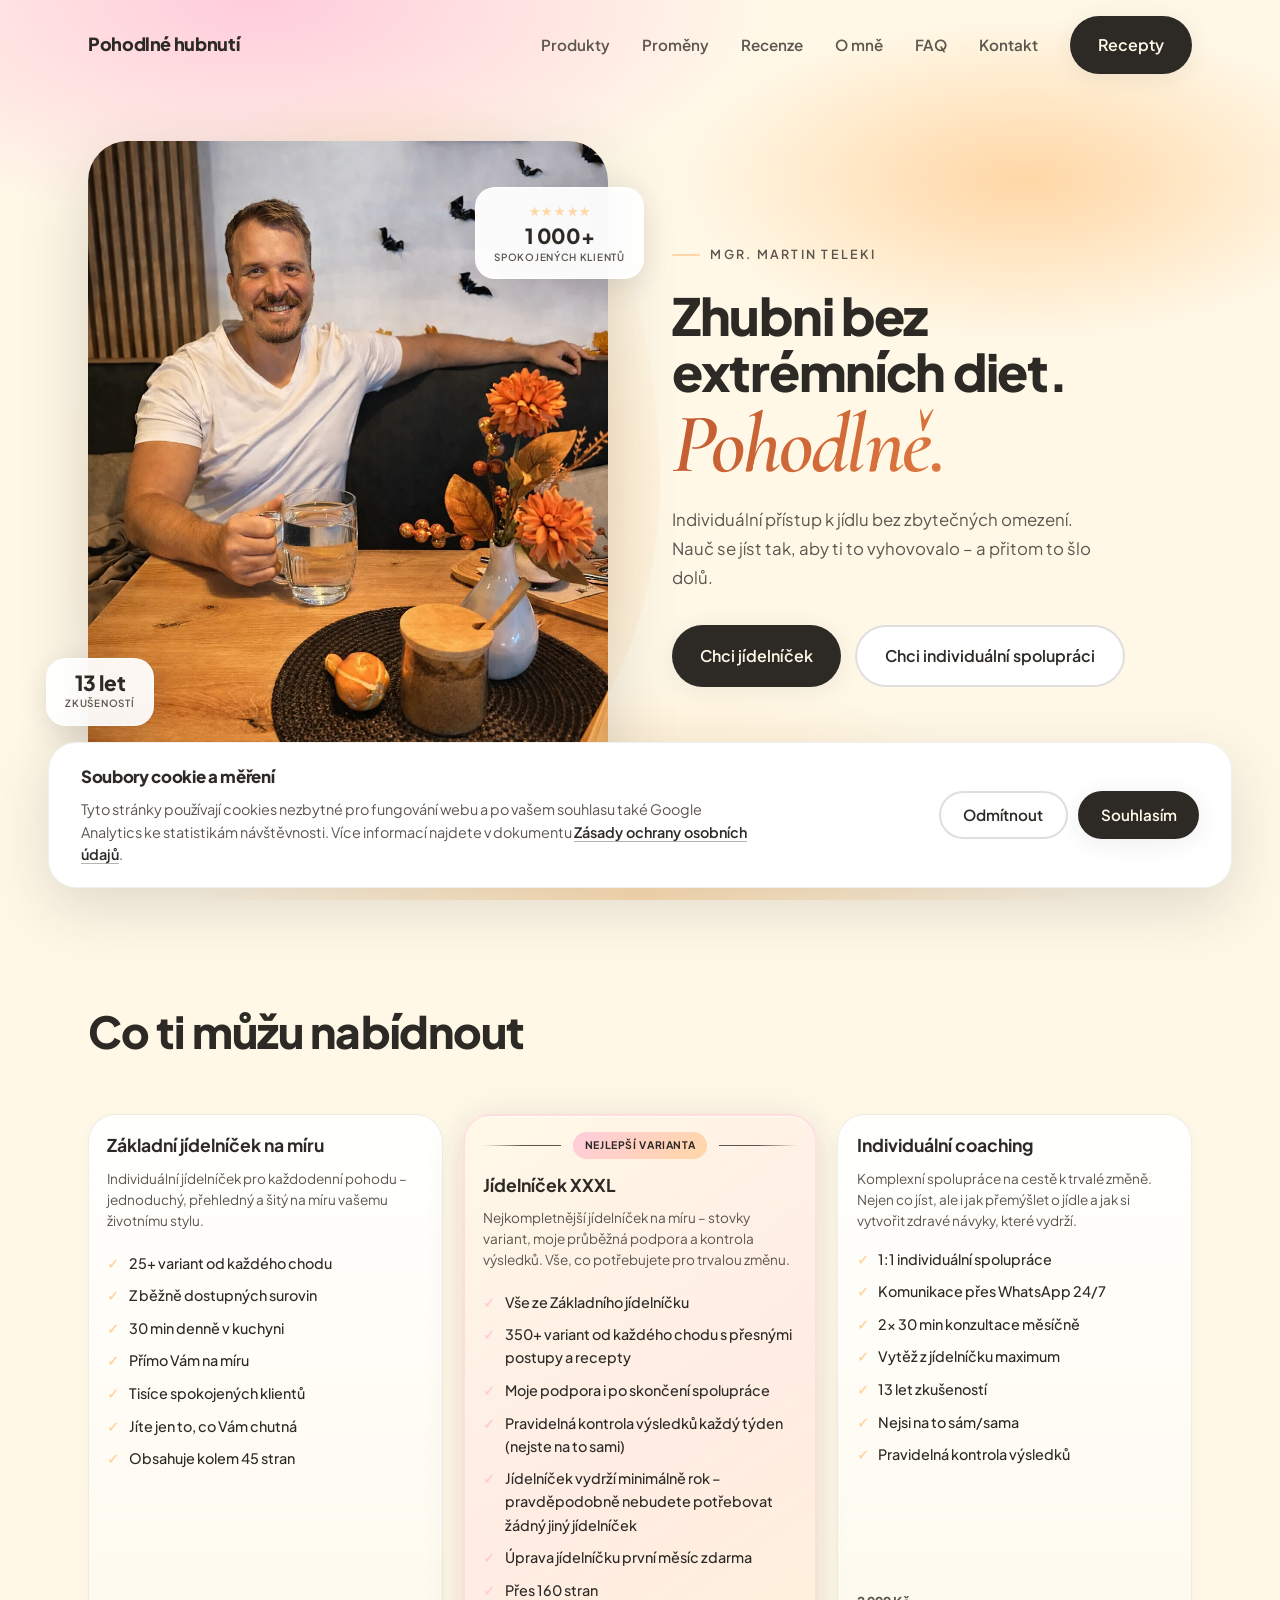
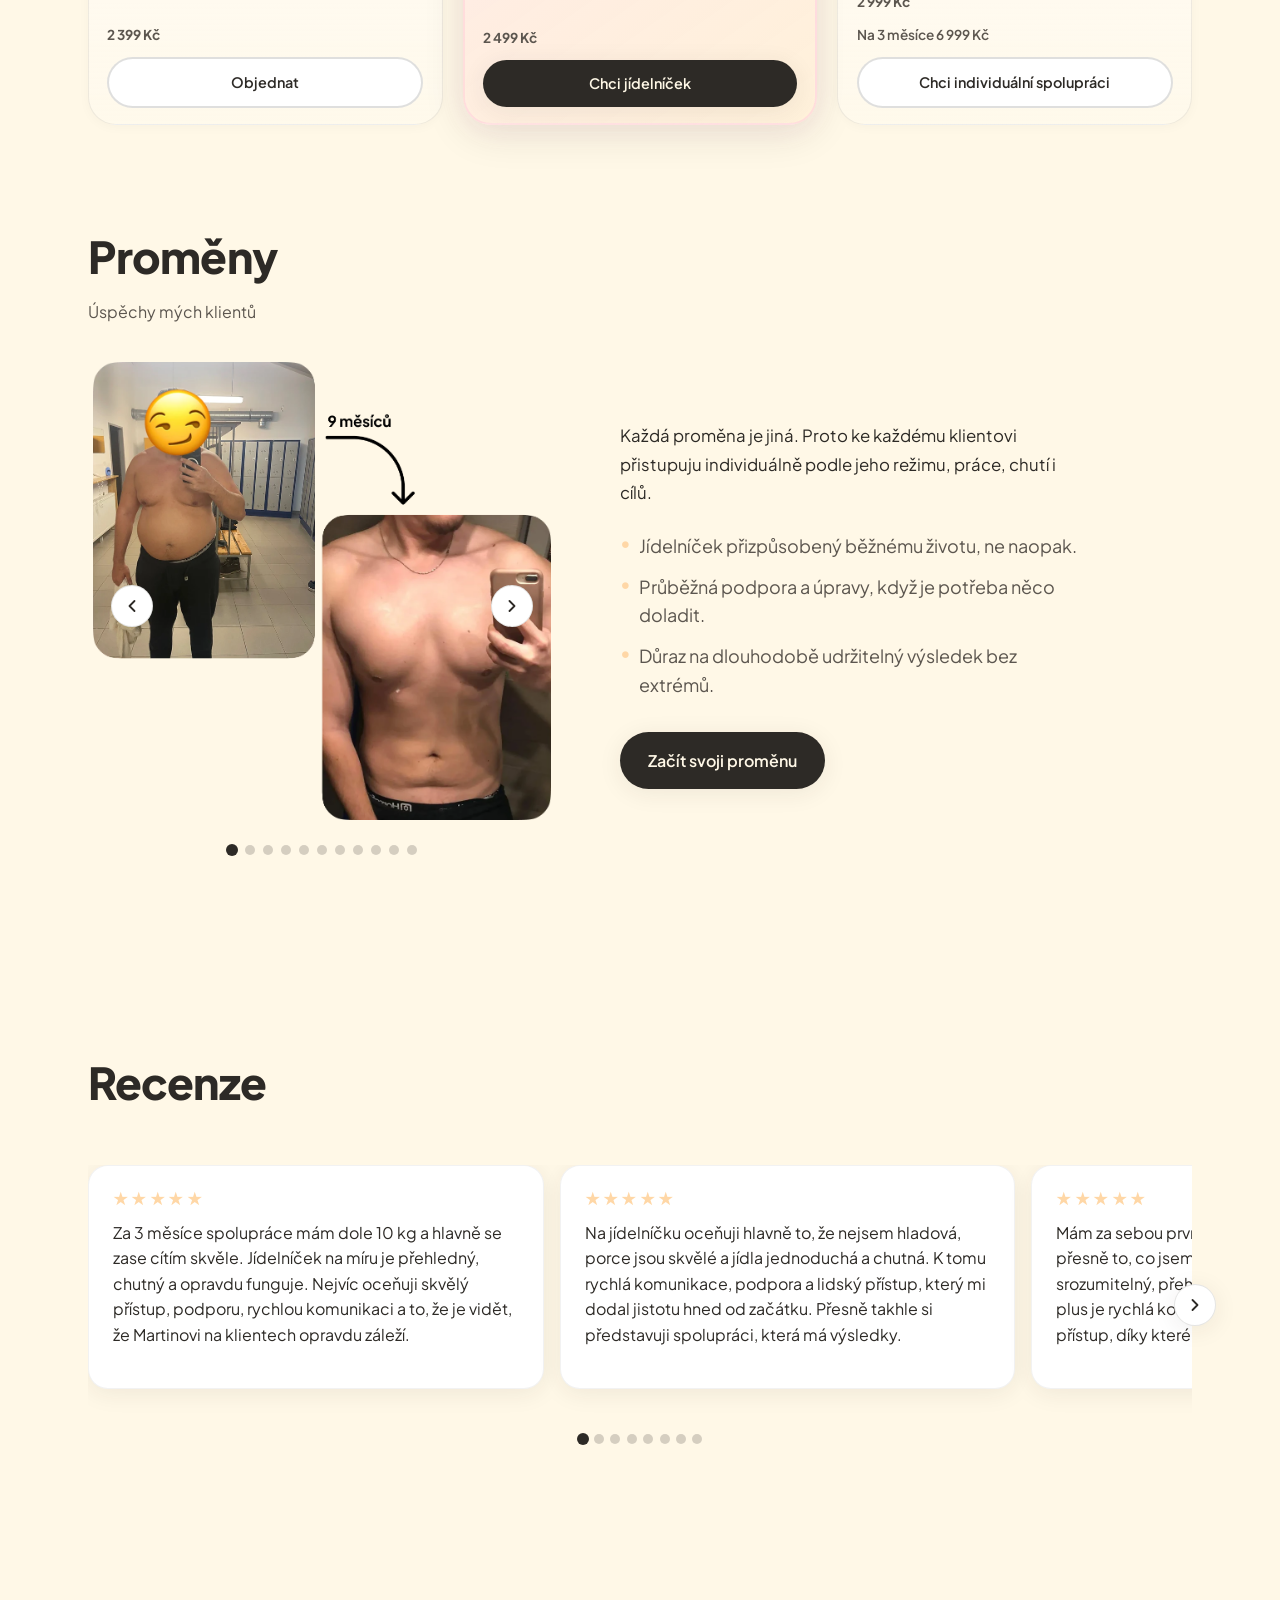
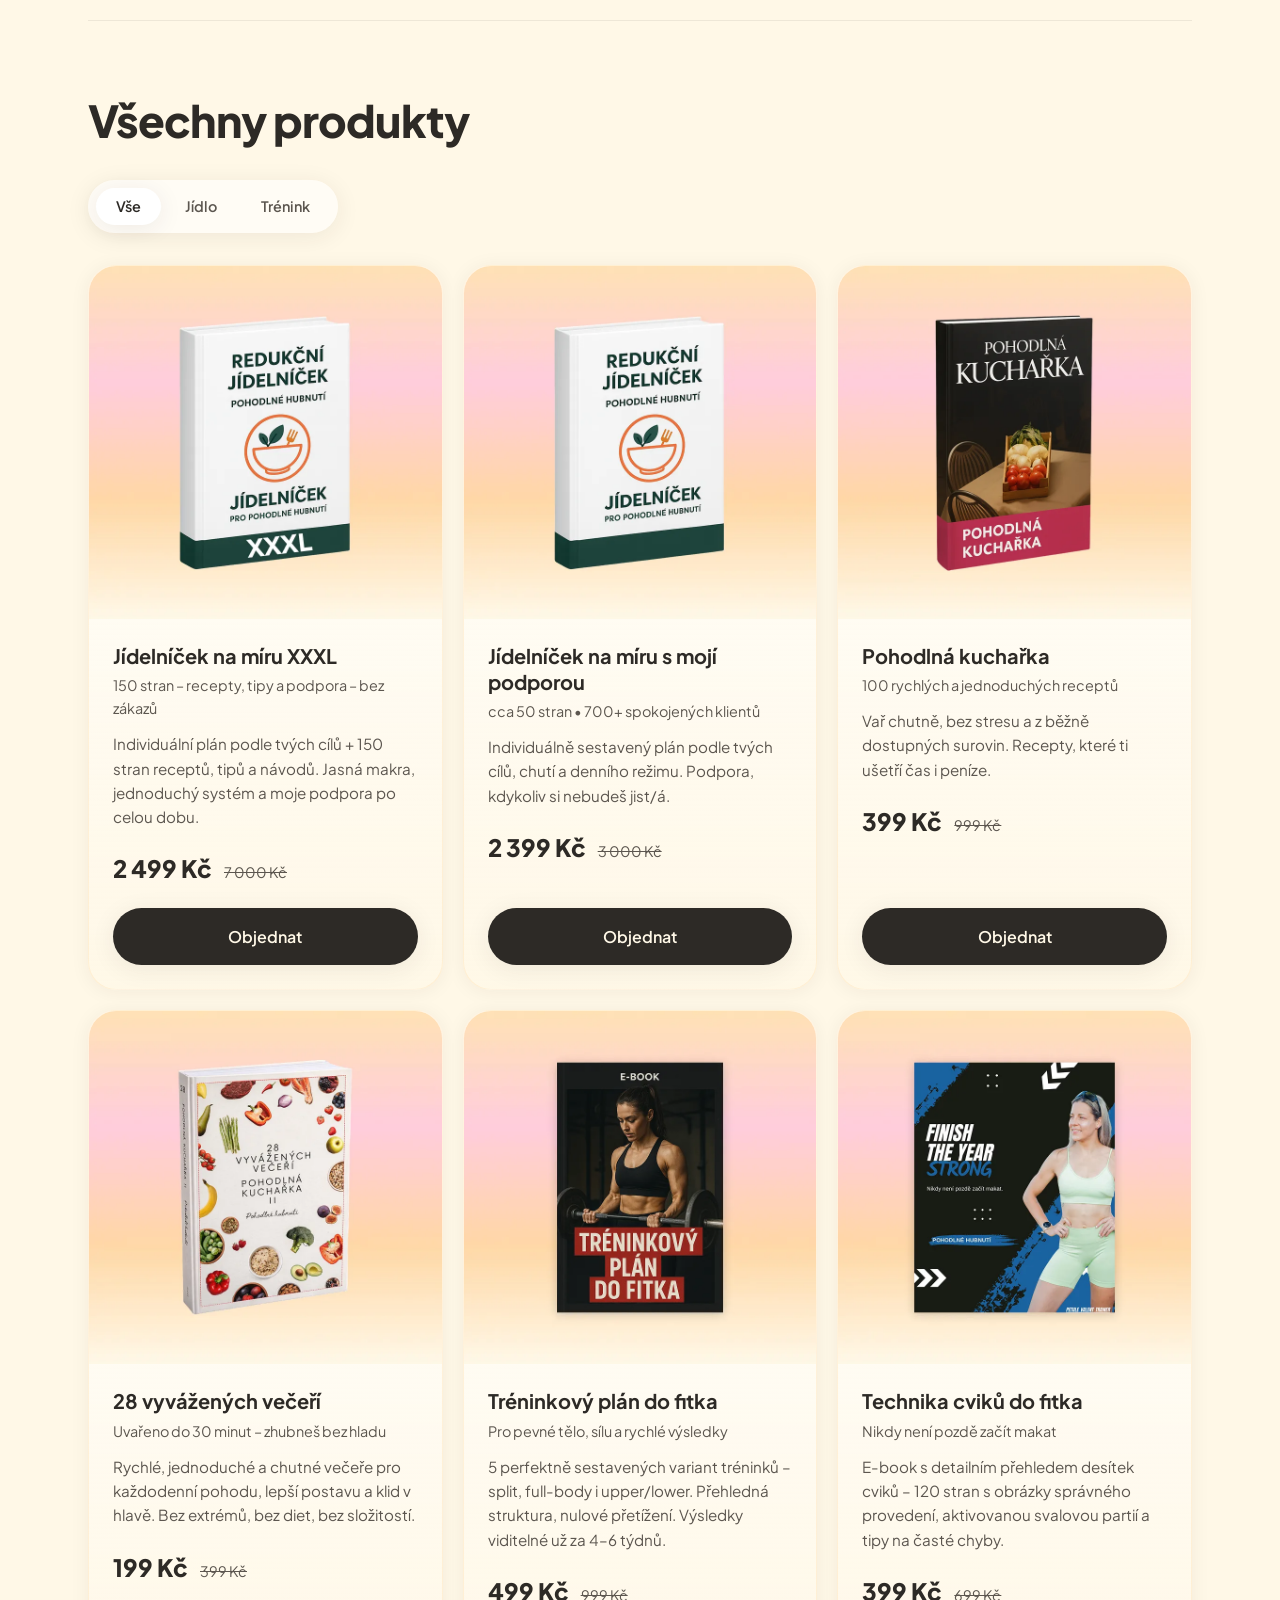
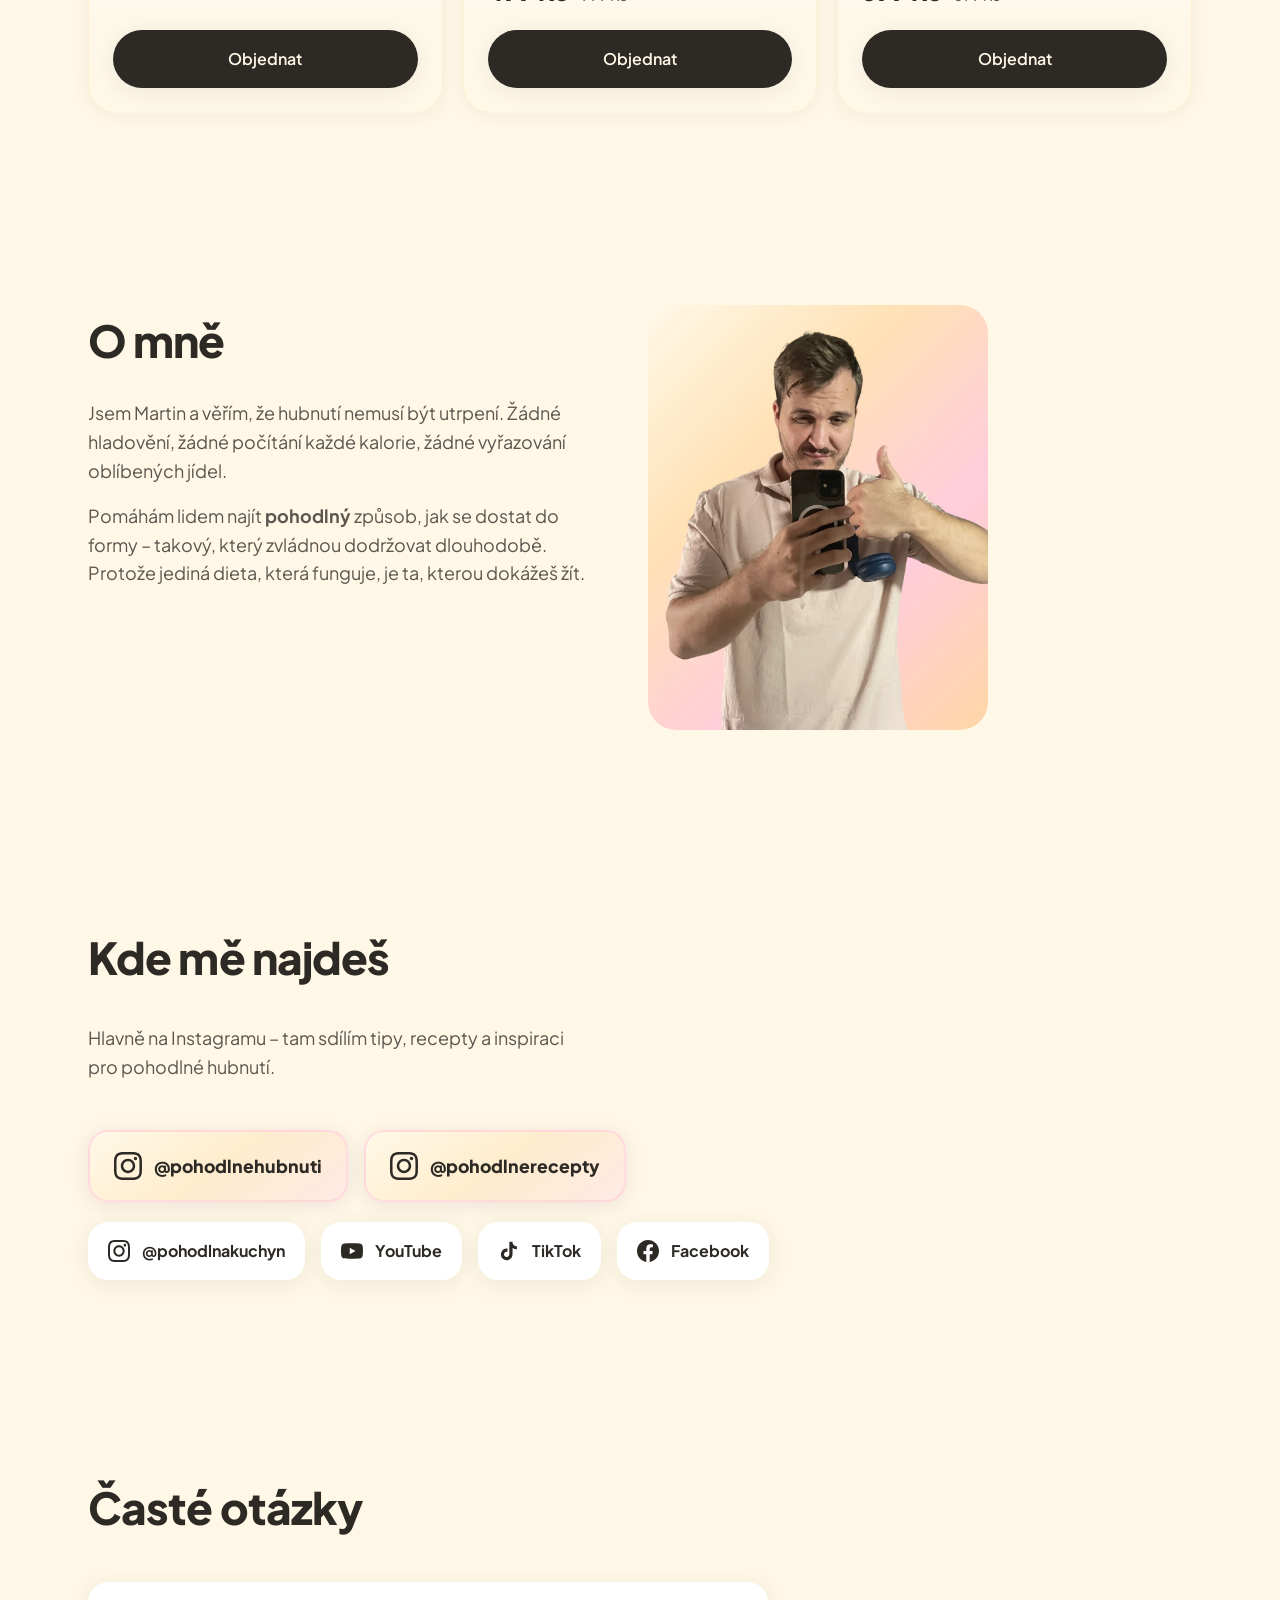
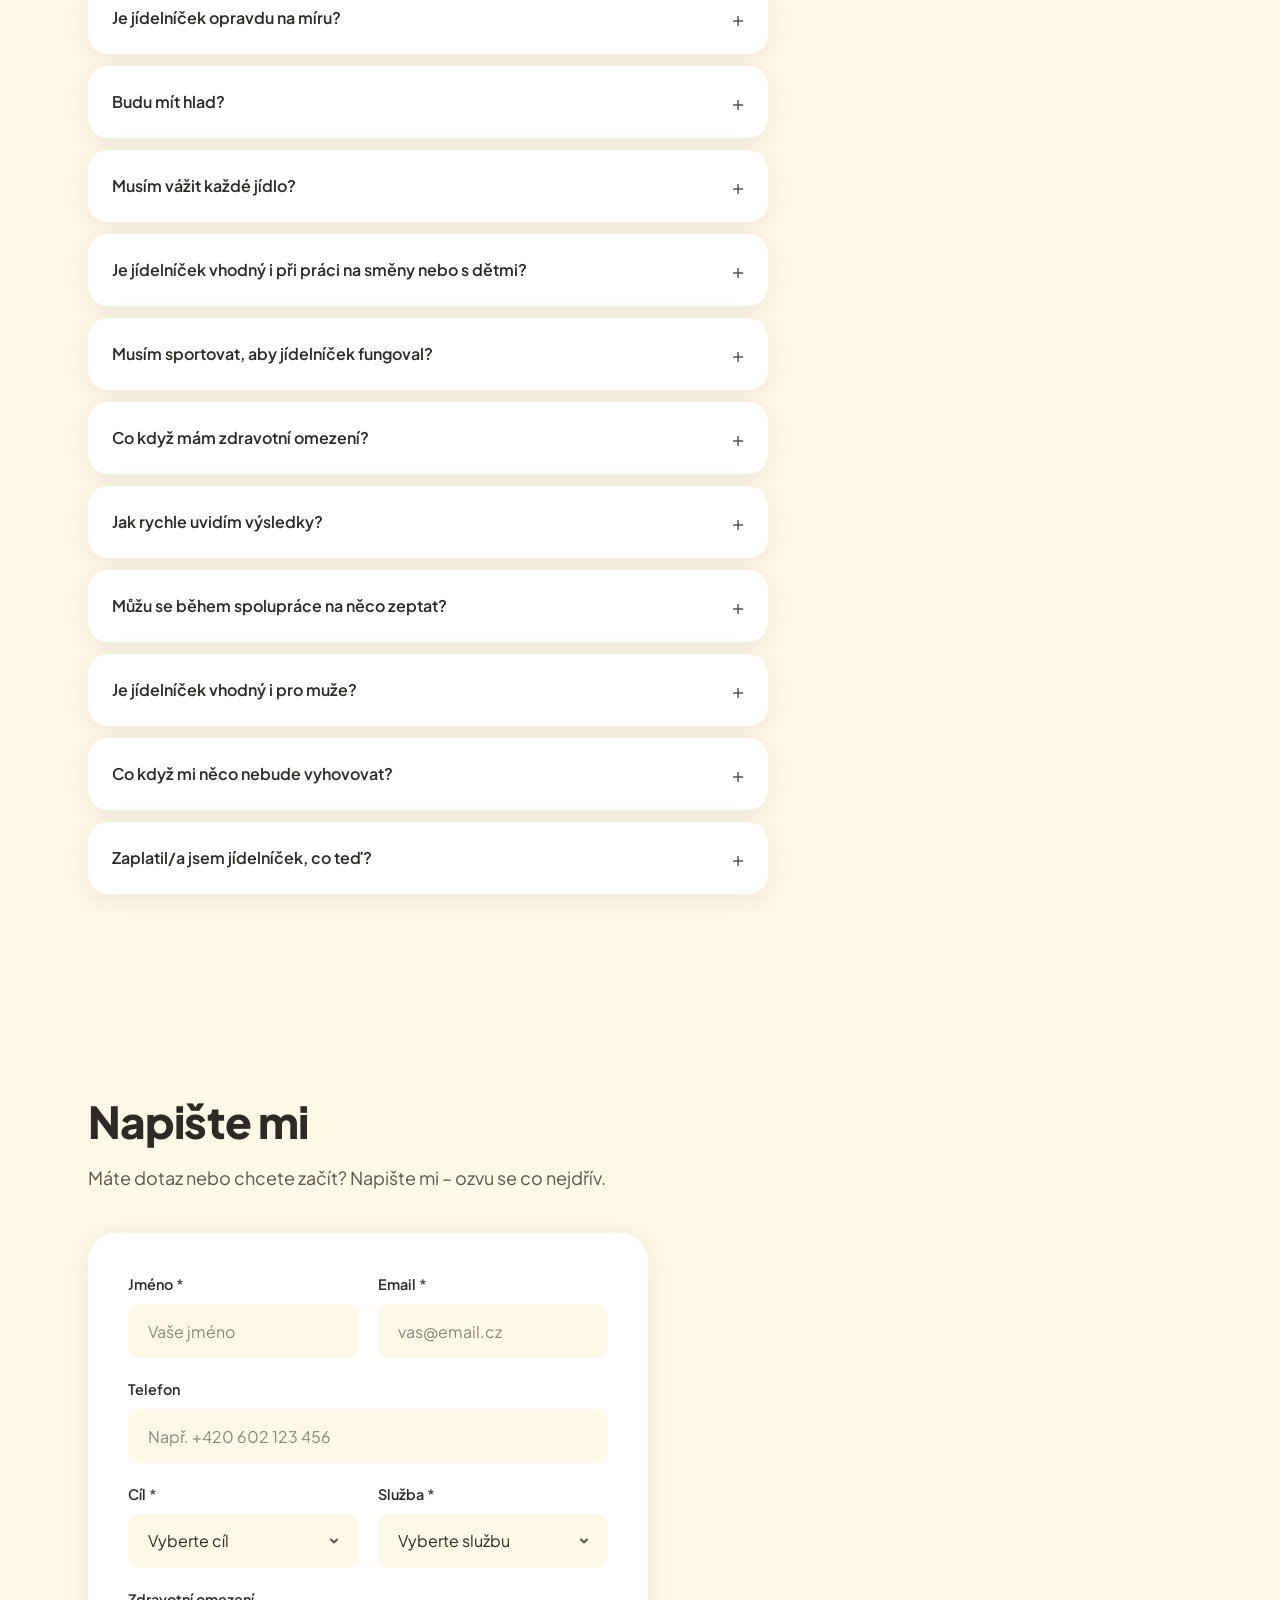
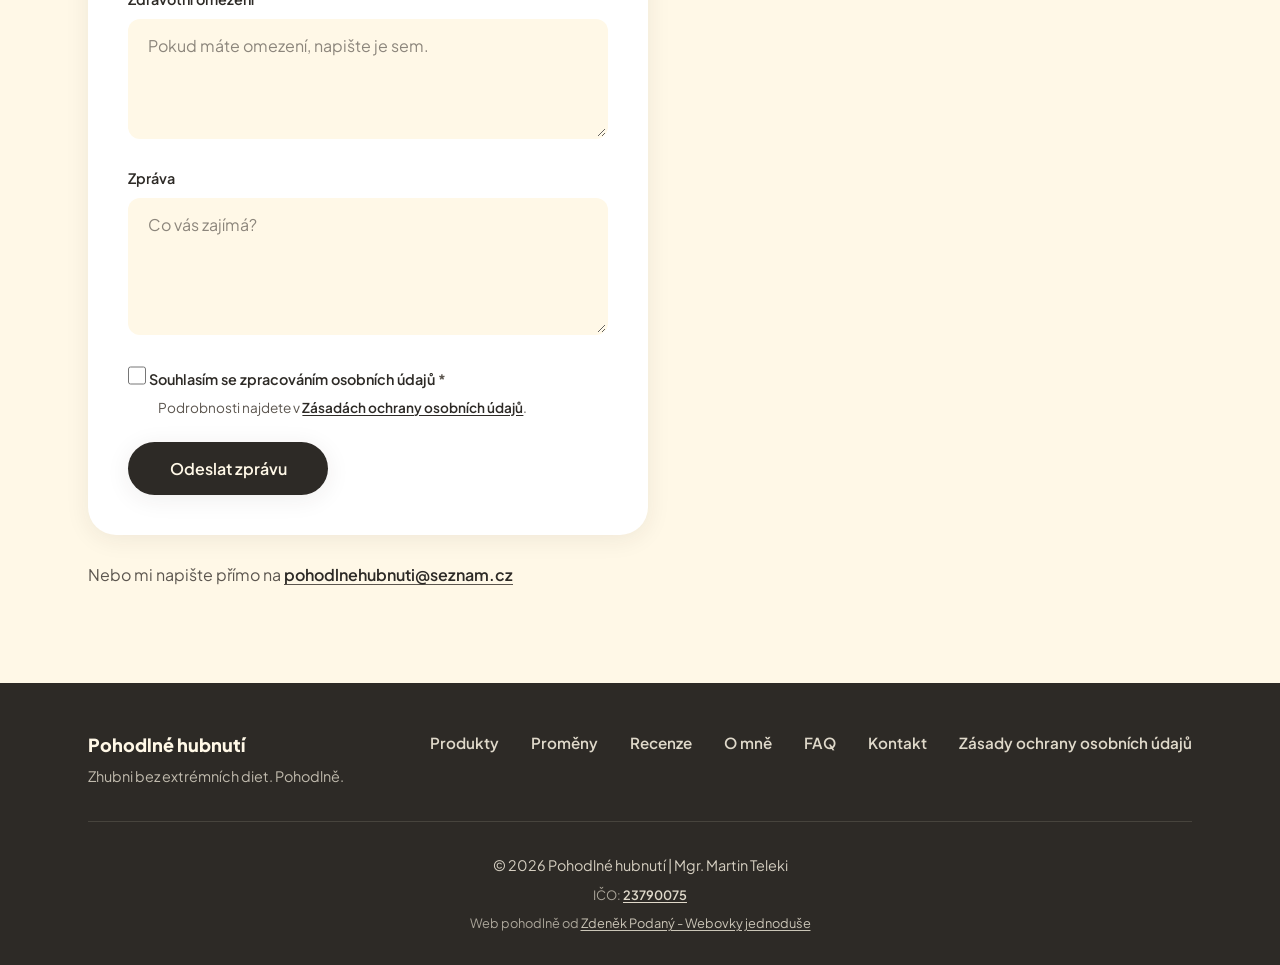
==== commit 6bda5781: "add recepty link" ====
--- a/index.html
+++ b/index.html
@@ -113,6 +113,176 @@
         "dateModified": "2026-04-23"
       },
       {
+        "@type": "Service",
+        "@id": "https://www.pohodlnehubnuti.cz/#service",
+        "name": "Individuální jídelníček na míru a výživové poradenství",
+        "serviceType": "Výživové poradenství a coaching",
+        "description": "Individuální jídelníčky na míru, výživové poradenství a coaching bez extrémních diet a počítání kalorií.",
+        "provider": { "@id": "https://www.pohodlnehubnuti.cz/#person" },
+        "areaServed": { "@type": "Country", "name": "Česká republika" },
+        "audience": { "@type": "Audience", "audienceType": "Lidé, kteří chtějí zhubnout pohodlně a dlouhodobě udržitelně" },
+        "hasOfferCatalog": {
+          "@type": "OfferCatalog",
+          "name": "Produkty a služby",
+          "itemListElement": [
+            { "@type": "Offer", "itemOffered": { "@id": "https://www.pohodlnehubnuti.cz/#product-jidelnicek-xxxl" } },
+            { "@type": "Offer", "itemOffered": { "@id": "https://www.pohodlnehubnuti.cz/#product-jidelnicek-podpora" } },
+            { "@type": "Offer", "itemOffered": { "@id": "https://www.pohodlnehubnuti.cz/#product-pohodlna-kucharka" } },
+            { "@type": "Offer", "itemOffered": { "@id": "https://www.pohodlnehubnuti.cz/#product-28-veceri" } },
+            { "@type": "Offer", "itemOffered": { "@id": "https://www.pohodlnehubnuti.cz/#product-treninkovy-plan" } },
+            { "@type": "Offer", "itemOffered": { "@id": "https://www.pohodlnehubnuti.cz/#product-technika-cviku" } }
+          ]
+        },
+        "aggregateRating": {
+          "@type": "AggregateRating",
+          "ratingValue": "5",
+          "bestRating": "5",
+          "reviewCount": "8"
+        },
+        "review": [
+          {
+            "@type": "Review",
+            "reviewRating": { "@type": "Rating", "ratingValue": "5", "bestRating": "5" },
+            "author": { "@type": "Person", "name": "Klientka Pohodlného hubnutí" },
+            "reviewBody": "Za 3 měsíce spolupráce mám dole 10 kg a hlavně se zase cítím skvěle. Jídelníček na míru je přehledný, chutný a opravdu funguje. Nejvíc oceňuji skvělý přístup, podporu, rychlou komunikaci a to, že je vidět, že Martinovi na klientech opravdu záleží."
+          },
+          {
+            "@type": "Review",
+            "reviewRating": { "@type": "Rating", "ratingValue": "5", "bestRating": "5" },
+            "author": { "@type": "Person", "name": "Klientka Pohodlného hubnutí" },
+            "reviewBody": "Na jídelníčku oceňuji hlavně to, že nejsem hladová, porce jsou skvělé a jídla jednoduchá a chutná. K tomu rychlá komunikace, podpora a lidský přístup, který mi dodal jistotu hned od začátku. Přesně takhle si představuji spolupráci, která má výsledky."
+          },
+          {
+            "@type": "Review",
+            "reviewRating": { "@type": "Rating", "ratingValue": "5", "bestRating": "5" },
+            "author": { "@type": "Person", "name": "Klientka Pohodlného hubnutí" },
+            "reviewBody": "Mám za sebou první dny a už teď vím, že tohle je přesně to, co jsem potřebovala. Jídelníček je srozumitelný, přehledný, jídla jsou dobrá a sytá. Velké plus je rychlá komunikace, obrovská podpora a přístup, díky kterému člověk ví, že na to není sám."
+          },
+          {
+            "@type": "Review",
+            "reviewRating": { "@type": "Rating", "ratingValue": "5", "bestRating": "5" },
+            "author": { "@type": "Person", "name": "Klientka Pohodlného hubnutí" },
+            "reviewBody": "Po prvních dnech podle jídelníčku se cítím plná energie, více najedená a bez chutí na sladké. Jídlo je jednoduché, rychlé a opravdu chutné. Velmi si cením i rychlé komunikace, ochoty a podpory během celé spolupráce. Přístup Martina je opravdu nadstandardní."
+          },
+          {
+            "@type": "Review",
+            "reviewRating": { "@type": "Rating", "ratingValue": "5", "bestRating": "5" },
+            "author": { "@type": "Person", "name": "Klientka Pohodlného hubnutí" },
+            "reviewBody": "Už jsem měla více jídelníčků, ale co se týče podpory, komunikace a celkového přístupu, tohle se nedá srovnat. Vše je rychlé, lidské a profesionální. Jídelníček je na míru, přehledný, sytý a konečně mám pocit, že mi někdo opravdu rozumí a chce mi pomoci."
+          },
+          {
+            "@type": "Review",
+            "reviewRating": { "@type": "Rating", "ratingValue": "5", "bestRating": "5" },
+            "author": { "@type": "Person", "name": "Klientka Pohodlného hubnutí" },
+            "reviewBody": "Na spolupráci nejvíc oceňuji, že jídelníček není o hladovění, ale o normálním fungování. Jídla jsou jednoduchá, dobrá a porce skvěle nastavené. K tomu rychlá komunikace, ochota poradit a lidský přístup, díky kterému se člověk cítí v celé cestě opravdu podporovaný."
+          },
+          {
+            "@type": "Review",
+            "reviewRating": { "@type": "Rating", "ratingValue": "5", "bestRating": "5" },
+            "author": { "@type": "Person", "name": "Klientka Pohodlného hubnutí" },
+            "reviewBody": "Díky jídelníčku na míru mám konečně pocit, že jím dost, nejsem nafouklá a mám více energie. Všechno je krásně přehledné a srozumitelné. Navíc oceňuji rychlou komunikaci, podporu a přístup, který je lidský, motivující a opravdu zaměřený na klienta."
+          },
+          {
+            "@type": "Review",
+            "reviewRating": { "@type": "Rating", "ratingValue": "5", "bestRating": "5" },
+            "author": { "@type": "Person", "name": "Klientka Pohodlného hubnutí" },
+            "reviewBody": "Po pár dnech podle jídelníčku se cítím mnohem lépe, jsem sytá, nemám chutě na sladké a začínám vidět první výsledky. Spolupráce je skvělá i díky rychlé komunikaci, podpoře a přístupu, který je milý, profesionální a plný opravdového zájmu o klienta."
+          }
+        ]
+      },
+      {
+        "@type": "Product",
+        "@id": "https://www.pohodlnehubnuti.cz/#product-jidelnicek-xxxl",
+        "url": "https://www.pohodlnehubnuti.cz/jidelnicek-na-miru-xxxl.html",
+        "name": "Jídelníček na míru XXXL",
+        "description": "Individuální plán podle tvých cílů + 150 stran receptů, tipů a návodů. Jasná makra, jednoduchý systém a moje podpora po celou dobu.",
+        "image": "https://www.pohodlnehubnuti.cz/img/products/jidelnicek-xxxl.webp",
+        "brand": { "@id": "https://www.pohodlnehubnuti.cz/#person" },
+        "offers": {
+          "@type": "Offer",
+          "url": "https://moje.flixy.cz/pohodlnehubnuti/p/j-deln-ek-na-m-ru-cca-50-stran-des-tky-variant-j-del-s-moj-podporou-kdykoliv-si-nebude-jist--702qp0qyx",
+          "priceCurrency": "CZK",
+          "price": "2499",
+          "availability": "https://schema.org/InStock"
+        }
+      },
+      {
+        "@type": "Product",
+        "@id": "https://www.pohodlnehubnuti.cz/#product-jidelnicek-podpora",
+        "url": "https://www.pohodlnehubnuti.cz/jidelnicek-na-miru-s-podporou.html",
+        "name": "Jídelníček na míru s mojí podporou",
+        "description": "Individuálně sestavený plán podle tvých cílů, chutí a denního režimu. Podpora, kdykoliv si nebudeš jist/á.",
+        "image": "https://www.pohodlnehubnuti.cz/img/products/jidelnicek.webp",
+        "brand": { "@id": "https://www.pohodlnehubnuti.cz/#person" },
+        "offers": {
+          "@type": "Offer",
+          "url": "https://moje.flixy.cz/pohodlnehubnuti/p/j-deln-ek-na-m-ru-cca-50-stran-des-tky-variant-j-del-s-moj-podporou-kdykoliv-si-nebude-jist-p6a8u0rmx",
+          "priceCurrency": "CZK",
+          "price": "2399",
+          "availability": "https://schema.org/InStock"
+        }
+      },
+      {
+        "@type": "Product",
+        "@id": "https://www.pohodlnehubnuti.cz/#product-pohodlna-kucharka",
+        "name": "Pohodlná kuchařka",
+        "description": "Vař chutně, bez stresu a z běžně dostupných surovin. Recepty, které ti ušetří čas i peníze.",
+        "image": "https://www.pohodlnehubnuti.cz/img/products/pohodlna-kucharka.webp",
+        "brand": { "@id": "https://www.pohodlnehubnuti.cz/#person" },
+        "offers": {
+          "@type": "Offer",
+          "url": "https://moje.flixy.cz/pohodlnehubnuti/p/z-skej-pohodlnou-kucha-ku-100-rychl-ch-a-jednoduch-ch-recept-fhmit52wv",
+          "priceCurrency": "CZK",
+          "price": "399",
+          "availability": "https://schema.org/InStock"
+        }
+      },
+      {
+        "@type": "Product",
+        "@id": "https://www.pohodlnehubnuti.cz/#product-28-veceri",
+        "name": "28 vyvážených večeří",
+        "description": "Rychlé, jednoduché a chutné večeře pro každodenní pohodu, lepší postavu a klid v hlavě. Bez extrémů, bez diet, bez složitostí.",
+        "image": "https://www.pohodlnehubnuti.cz/img/products/pohodlna-kucharka-2.webp",
+        "brand": { "@id": "https://www.pohodlnehubnuti.cz/#person" },
+        "offers": {
+          "@type": "Offer",
+          "url": "https://moje.flixy.cz/pohodlnehubnuti/p/28-vyv-en-ch-ve-e-kter-ti-usnadn-hubnut-i-b-n-dny-bga3mbf08",
+          "priceCurrency": "CZK",
+          "price": "199",
+          "availability": "https://schema.org/InStock"
+        }
+      },
+      {
+        "@type": "Product",
+        "@id": "https://www.pohodlnehubnuti.cz/#product-treninkovy-plan",
+        "name": "Tréninkový plán do fitka",
+        "description": "5 perfektně sestavených variant tréninků – split, full-body i upper/lower. Přehledná struktura, nulové přetížení. Výsledky viditelné už za 4–6 týdnů.",
+        "image": "https://www.pohodlnehubnuti.cz/img/products/treninkovy-plan.webp",
+        "brand": { "@id": "https://www.pohodlnehubnuti.cz/#person" },
+        "offers": {
+          "@type": "Offer",
+          "url": "https://form.simpleshop.cz/xKYV2/",
+          "priceCurrency": "CZK",
+          "price": "499",
+          "availability": "https://schema.org/InStock"
+        }
+      },
+      {
+        "@type": "Product",
+        "@id": "https://www.pohodlnehubnuti.cz/#product-technika-cviku",
+        "name": "Technika cviků do fitka",
+        "description": "E-book s detailním přehledem desítek cviků – 120 stran s obrázky správného provedení, aktivovanou svalovou partií a tipy na časté chyby.",
+        "image": "https://www.pohodlnehubnuti.cz/img/products/technika-cviku.webp",
+        "brand": { "@id": "https://www.pohodlnehubnuti.cz/#person" },
+        "offers": {
+          "@type": "Offer",
+          "url": "https://form.simpleshop.cz/5Qqll/",
+          "priceCurrency": "CZK",
+          "price": "399",
+          "availability": "https://schema.org/InStock"
+        }
+      },
+      {
         "@type": "FAQPage",
         "mainEntity": [
           {
@@ -227,6 +397,7 @@
         <a href="#o-mne" class="navbar-link">O mně</a>
         <a href="#faq" class="navbar-link">FAQ</a>
         <a href="#kontakt-formular" class="navbar-link">Kontakt</a>
+        <a href="https://recepty.pohodlnehubnuti.cz" target="_blank" rel="noopener" class="btn btn-primary navbar-cta">Recepty</a>
       </nav>
     </div>
   </header>
@@ -438,10 +609,12 @@
           <div class="catalog-list">
             <article class="catalog-item" data-category="jidelnicky">
               <div class="catalog-item-thumb">
-                <img src="img/products/jidelnicek-xxxl.webp" alt="Jídelníček na míru XXXL">
+                <a href="jidelnicek-na-miru-xxxl.html">
+                  <img src="img/products/jidelnicek-xxxl.webp" alt="Jídelníček na míru XXXL" loading="lazy">
+                </a>
               </div>
               <div class="catalog-item-content">
-                <h3>Jídelníček na míru XXXL</h3>
+                <h3><a href="jidelnicek-na-miru-xxxl.html">Jídelníček na míru XXXL</a></h3>
                 <p class="catalog-meta">150 stran – recepty, tipy a podpora – bez zákazů</p>
                 <p class="catalog-desc">Individuální plán podle tvých cílů + 150 stran receptů, tipů a návodů. Jasná makra, jednoduchý systém a moje podpora po celou dobu.</p>
                 <div class="catalog-price">
@@ -454,10 +627,12 @@
 
             <article class="catalog-item" data-category="jidelnicky">
               <div class="catalog-item-thumb">
-                <img src="img/products/jidelnicek.webp" alt="Jídelníček na míru s mojí podporou">
+                <a href="jidelnicek-na-miru-s-podporou.html">
+                  <img src="img/products/jidelnicek.webp" alt="Jídelníček na míru s mojí podporou" loading="lazy">
+                </a>
               </div>
               <div class="catalog-item-content">
-                <h3>Jídelníček na míru s mojí podporou</h3>
+                <h3><a href="jidelnicek-na-miru-s-podporou.html">Jídelníček na míru s mojí podporou</a></h3>
                 <p class="catalog-meta">cca 50 stran • 700+ spokojených klientů</p>
                 <p class="catalog-desc">Individuálně sestavený plán podle tvých cílů, chutí a denního režimu. Podpora, kdykoliv si nebudeš jist/á.</p>
                 <div class="catalog-price">
@@ -470,7 +645,7 @@
 
             <article class="catalog-item" data-category="recepty">
               <div class="catalog-item-thumb">
-                <img src="img/products/pohodlna-kucharka.webp" alt="Pohodlná kuchařka">
+                <img src="img/products/pohodlna-kucharka.webp" alt="Pohodlná kuchařka" loading="lazy">
               </div>
               <div class="catalog-item-content">
                 <h3>Pohodlná kuchařka</h3>
@@ -486,7 +661,7 @@
 
             <article class="catalog-item" data-category="recepty">
               <div class="catalog-item-thumb">
-                <img src="img/products/pohodlna-kucharka-2.webp" alt="28 vyvážených večeří">
+                <img src="img/products/pohodlna-kucharka-2.webp" alt="28 vyvážených večeří" loading="lazy">
               </div>
               <div class="catalog-item-content">
                 <h3>28 vyvážených večeří</h3>
@@ -502,7 +677,7 @@
 
             <article class="catalog-item" data-category="trenink">
               <div class="catalog-item-thumb">
-                <img src="img/products/treninkovy-plan.webp" alt="Tréninkový plán do fitka">
+                <img src="img/products/treninkovy-plan.webp" alt="Tréninkový plán do fitka" loading="lazy">
               </div>
               <div class="catalog-item-content">
                 <h3>Tréninkový plán do fitka</h3>
@@ -518,7 +693,7 @@
 
             <article class="catalog-item" data-category="trenink">
               <div class="catalog-item-thumb">
-                <img src="img/products/technika-cviku.webp" alt="Technika cviků do fitka">
+                <img src="img/products/technika-cviku.webp" alt="Technika cviků do fitka" loading="lazy">
               </div>
               <div class="catalog-item-content">
                 <h3>Technika cviků do fitka</h3>
@@ -550,7 +725,7 @@
             </p>
           </div>
           <div class="about-image">
-            <img src="img/martinteleki.webp" alt="Mgr. Martin Teleki" class="about-img">
+            <img src="img/martinteleki.webp" alt="Mgr. Martin Teleki" class="about-img" loading="lazy">
           </div>
         </div>
       </div>
@@ -696,11 +871,12 @@
         <h2 class="section-title">Napište mi</h2>
         <p class="contact-form-intro">Máte dotaz nebo chcete začít? Napište mi – ozvu se co nejdřív.</p>
         <form class="contact-form-fields" action="https://formsubmit.co/1c74ca41d307f8140743822494c5f247" method="POST">
-          <!-- FormSubmit.co: předmět, návrat na web, vypnutí captcha (pro test; později lze zapnout) -->
+          <!-- FormSubmit.co: předmět, návrat na web, captcha, anti-spam honeypot -->
           <input type="hidden" name="_subject" value="Nová zpráva z webu Pohodlné hubnutí">
           <input type="hidden" name="_next" value="https://www.pohodlnehubnuti.cz/">
-          <input type="hidden" name="_captcha" value="false">
+          <input type="hidden" name="_captcha" value="true">
           <input type="hidden" name="_template" value="table">
+          <input type="text" name="_honey" style="display:none" tabindex="-1" autocomplete="off">
           <div class="form-row">
             <div class="form-group">
               <label for="contact-name">Jméno <span class="form-required" aria-hidden="true">*</span></label>
--- a/styles.css
+++ b/styles.css
@@ -173,6 +173,12 @@
   color: var(--color-dark);
 }
 
+.navbar-cta {
+  margin-top: 0.5rem;
+  padding: 0.85rem 1.75rem;
+  font-size: 1rem;
+}
+
 @media (min-width: 900px) {
   .navbar-inner {
     gap: 2rem;
@@ -186,6 +192,7 @@
   .navbar-nav {
     position: static;
     flex-direction: row;
+    align-items: center;
     background: transparent;
     padding: 0;
     box-shadow: none;
@@ -204,6 +211,12 @@
     border-bottom: none;
     text-align: left;
     width: auto;
+  }
+
+  .navbar-cta {
+    margin-top: 0;
+    padding: 0.65rem 1.5rem;
+    font-size: clamp(0.8rem, 2vw, 0.95rem);
   }
 }
 
@@ -416,7 +429,7 @@
 }
 
 @keyframes hero-shimmer {
-  0%, 100% { background-position: 0% 50%; }
+  0%, 100% { background-position: 0 50%; }
   50%       { background-position: 100% 50%; }
 }
 
@@ -957,6 +970,16 @@
   line-height: 1.3;
 }
 
+.catalog-item h3 a,
+.catalog-item-thumb a {
+  color: inherit;
+  text-decoration: none;
+}
+
+.catalog-item h3 a:hover {
+  color: var(--color-dark-muted);
+}
+
 .catalog-meta {
   font-size: 0.9rem;
   color: var(--color-dark-muted);
@@ -2278,3 +2301,128 @@
   visibility: visible;
   transform: translateY(0);
 }
+
+/* ========== Produktová podstránka ========== */
+.breadcrumb {
+  max-width: 1200px;
+  margin: 0 auto;
+  padding: 6rem clamp(1.5rem, 4vw, 3rem) 0;
+  font-size: 0.85rem;
+  color: var(--color-dark-muted);
+}
+
+.breadcrumb a {
+  color: var(--color-dark-muted);
+  text-decoration: none;
+}
+
+.breadcrumb a:hover {
+  color: var(--color-dark);
+}
+
+.breadcrumb-sep {
+  margin: 0 0.4rem;
+  color: rgba(45, 42, 38, 0.3);
+}
+
+.product-hero {
+  padding: 2.5rem 0 4rem;
+}
+
+.product-hero-grid {
+  display: grid;
+  grid-template-columns: 1fr 1fr;
+  gap: clamp(2rem, 5vw, 4rem);
+  align-items: center;
+}
+
+.product-hero-media img {
+  width: 100%;
+  height: auto;
+  border-radius: var(--radius-lg);
+  box-shadow: var(--shadow-medium);
+  display: block;
+}
+
+.product-hero-label {
+  font-size: 0.78rem;
+  font-weight: 600;
+  color: var(--color-dark-muted);
+  text-transform: uppercase;
+  letter-spacing: 0.18em;
+  margin-bottom: 1rem;
+  display: flex;
+  align-items: center;
+  gap: 0.65rem;
+}
+
+.product-hero-label::before {
+  content: '';
+  display: inline-block;
+  width: 1.75rem;
+  height: 2px;
+  background: var(--color-apricot);
+  border-radius: 2px;
+  flex-shrink: 0;
+}
+
+.product-hero-title {
+  font-size: clamp(1.9rem, 2.6vw + 1rem, 2.75rem);
+  font-weight: 800;
+  letter-spacing: -0.02em;
+  line-height: 1.15;
+  margin-bottom: 1rem;
+}
+
+.product-hero-desc {
+  color: var(--color-dark-muted);
+  line-height: 1.6;
+  margin-bottom: 1.5rem;
+}
+
+.product-hero-ctas {
+  display: flex;
+  flex-wrap: wrap;
+  gap: 1rem;
+  margin-bottom: 1rem;
+}
+
+.product-hero-note {
+  font-size: 0.85rem;
+  color: var(--color-dark-muted);
+}
+
+.product-page-section {
+  padding: 4rem 0;
+}
+
+.product-page-section .section-title {
+  margin-bottom: 2rem;
+}
+
+.product-alt-link {
+  padding: 4rem 0 5rem;
+  text-align: center;
+}
+
+.product-alt-link p {
+  color: var(--color-dark-muted);
+  margin-bottom: 1rem;
+}
+
+.product-testimonials {
+  display: grid;
+  grid-template-columns: repeat(2, 1fr);
+  gap: 1.5rem;
+  max-width: 900px;
+}
+
+@media (max-width: 767px) {
+  .product-hero-grid {
+    grid-template-columns: 1fr;
+  }
+
+  .product-testimonials {
+    grid-template-columns: 1fr;
+  }
+}
